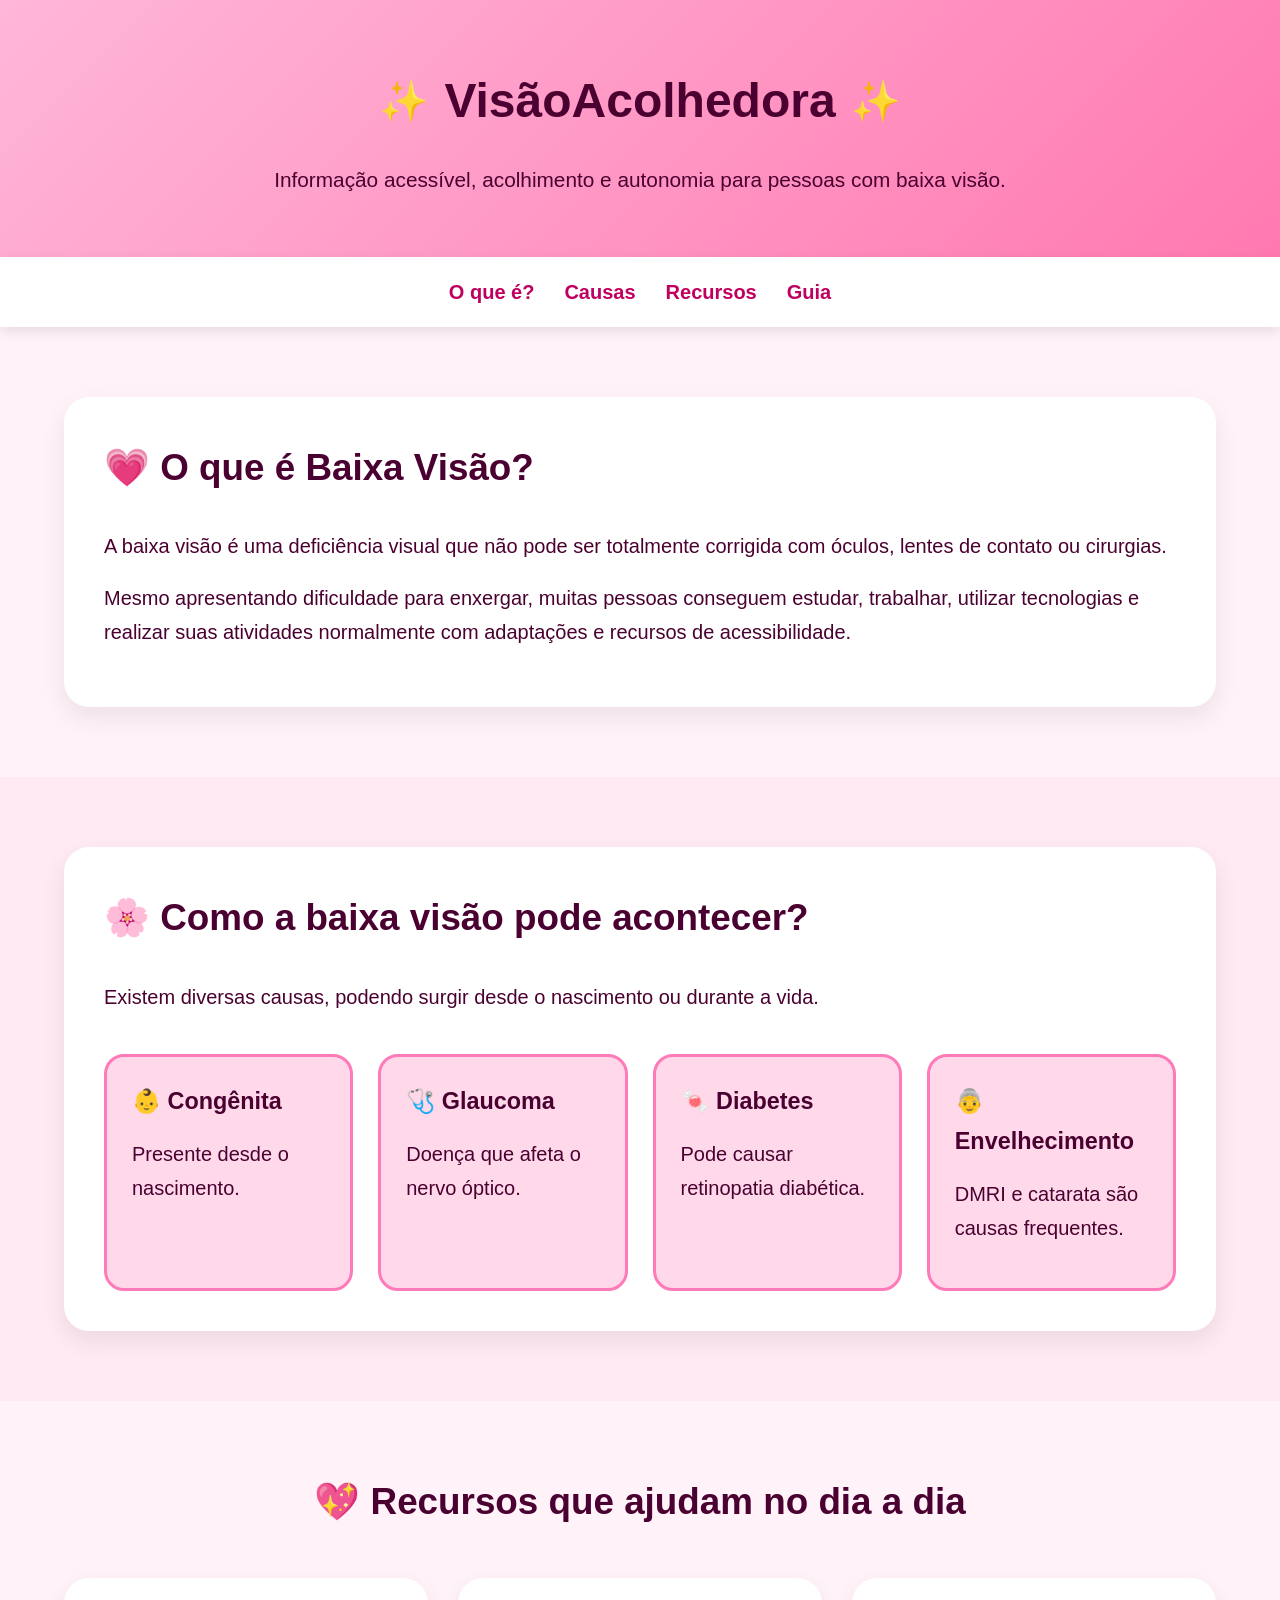
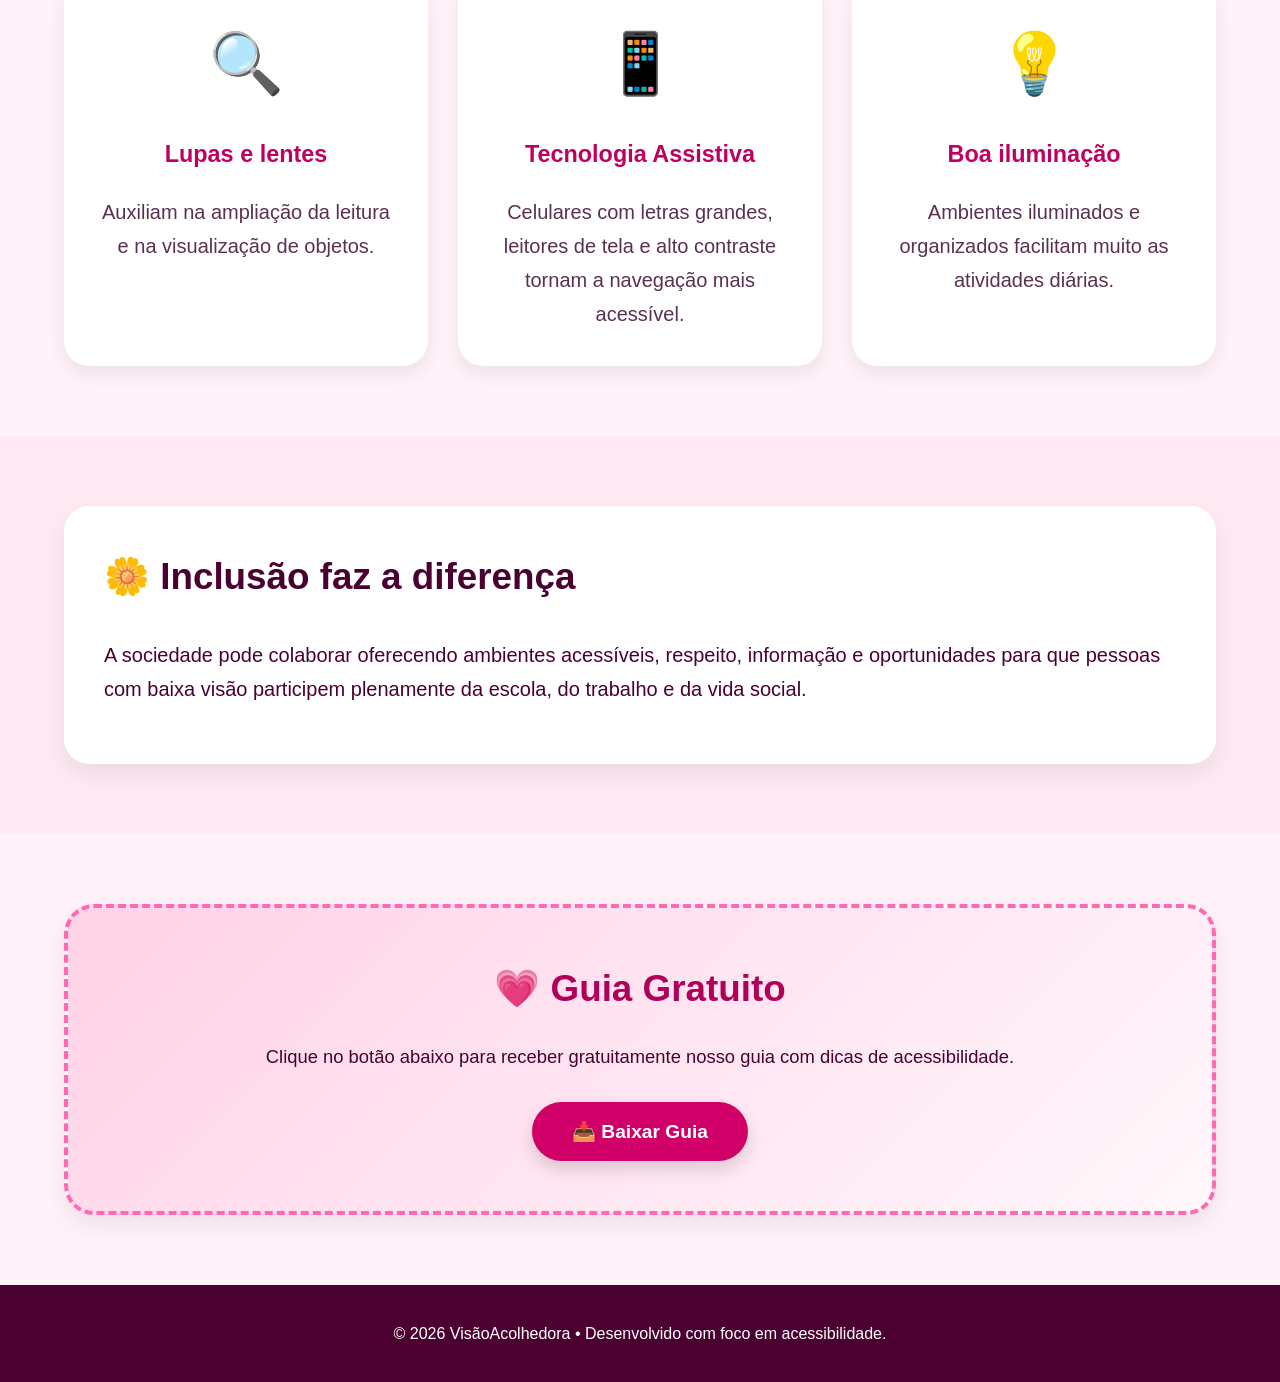
==== index.html @ 57ffe4ec "tsysfty" ====
<!DOCTYPE html>
<html lang="pt-BR">

<head>
    <meta charset="UTF-8">
    <meta name="viewport" content="width=device-width, initial-scale=1.0">

    <title>VisãoAcolhedora | Entendendo a Baixa Visão</title>

    <meta name="description"
        content="Conheça mais sobre a baixa visão, suas causas, recursos de acessibilidade e formas de melhorar a qualidade de vida.">

    <link rel="stylesheet" href="style.css">
</head>

<body>

    <!-- Link de acessibilidade -->
    <a href="#conteudo" class="skip-link">
        Pular para o conteúdo principal
    </a>

    <!-- Cabeçalho -->
    <header class="header">

        <div class="container">

            <div class="logo">

                <span>✨</span>

                <h1>VisãoAcolhedora</h1>

                <span>✨</span>

            </div>

            <p class="slogan">

                Informação acessível, acolhimento e autonomia para pessoas com baixa visão.

            </p>

        </div>

    </header>

    <!-- Menu -->

    <nav class="menu" aria-label="Menu principal">

        <div class="container">

            <ul>

                <li><a href="#sobre">O que é?</a></li>

                <li><a href="#causas">Causas</a></li>

                <li><a href="#recursos">Recursos</a></li>

                <li><a href="#contato">Guia</a></li>

            </ul>

        </div>

    </nav>

    <!-- Conteúdo -->

    <main id="conteudo">

        <!-- SOBRE -->

        <section id="sobre" class="section">

            <div class="container">

                <div class="card">

                    <h2>💗 O que é Baixa Visão?</h2>

                    <p>

                        A baixa visão é uma deficiência visual que não pode ser totalmente corrigida
                        com óculos, lentes de contato ou cirurgias.

                    </p>

                    <p>

                        Mesmo apresentando dificuldade para enxergar, muitas pessoas conseguem
                        estudar, trabalhar, utilizar tecnologias e realizar suas atividades
                        normalmente com adaptações e recursos de acessibilidade.

                    </p>

                </div>

            </div>

        </section>

        <!-- CAUSAS -->

        <section id="causas" class="section rosa">

            <div class="container">

                <div class="card">

                    <h2>🌸 Como a baixa visão pode acontecer?</h2>

                    <p>

                        Existem diversas causas, podendo surgir desde o nascimento
                        ou durante a vida.

                    </p>

                    <div class="causas-grid">

                        <div class="causa">

                            <h3>👶 Congênita</h3>

                            <p>Presente desde o nascimento.</p>

                        </div>

                        <div class="causa">

                            <h3>🩺 Glaucoma</h3>

                            <p>Doença que afeta o nervo óptico.</p>

                        </div>

                        <div class="causa">

                            <h3>🍬 Diabetes</h3>

                            <p>Pode causar retinopatia diabética.</p>

                        </div>

                        <div class="causa">

                            <h3>👵 Envelhecimento</h3>

                            <p>DMRI e catarata são causas frequentes.</p>

                        </div>

                    </div>

                </div>

            </div>

        </section>

        <!-- RECURSOS -->

        <section id="recursos" class="section">

            <div class="container">

                <h2 class="titulo-centro">

                    💖 Recursos que ajudam no dia a dia

                </h2>

                <div class="cards">

                    <article class="recurso">

                        <div class="icone">

                            🔍

                        </div>

                        <h3>Lupas e lentes</h3>

                        <p>

                            Auxiliam na ampliação da leitura e na visualização
                            de objetos.

                        </p>

                    </article>

                    <article class="recurso">

                        <div class="icone">

                            📱

                        </div>

                        <h3>Tecnologia Assistiva</h3>

                        <p>

                            Celulares com letras grandes,
                            leitores de tela e alto contraste
                            tornam a navegação mais acessível.

                        </p>

                    </article>

                    <article class="recurso">

                        <div class="icone">

                            💡

                        </div>

                        <h3>Boa iluminação</h3>

                        <p>

                            Ambientes iluminados e organizados
                            facilitam muito as atividades diárias.

                        </p>

                    </article>

                </div>

            </div>

        </section>

        <!-- BENEFÍCIOS -->

        <section class="section rosa">

            <div class="container">

                <div class="card">

                    <h2>🌼 Inclusão faz a diferença</h2>

                    <p>

                        A sociedade pode colaborar oferecendo ambientes acessíveis,
                        respeito, informação e oportunidades para que pessoas com baixa visão
                        participem plenamente da escola, do trabalho e da vida social.

                    </p>

                </div>

            </div>

        </section>

        <!-- CTA -->

        <section id="contato" class="section">

            <div class="container">

                <div class="cta">

                    <h2>

                        💗 Guia Gratuito

                    </h2>

                    <p>

                        Clique no botão abaixo para receber gratuitamente
                        nosso guia com dicas de acessibilidade.

                    </p>

                    <button id="btn-download">

                        📥 Baixar Guia

                    </button>

                </div>

            </div>

        </section>

    </main>

    <!-- Rodapé -->

    <footer>

        <div class="container">

            <p>

                © 2026 VisãoAcolhedora • Desenvolvido com foco em acessibilidade.

            </p>

        </div>

    </footer>

    <script src="script.js"></script>

</body>

</html>
---- style.css ----
/* ===================================================
   VISÃO ACOLHEDORA
   style.css - Parte 1
=================================================== */

/* RESET */

*{
    margin:0;
    padding:0;
    box-sizing:border-box;
}

html{
    scroll-behavior:smooth;
}

body{

    font-family:Arial, Helvetica, sans-serif;

    background:#FFF2F8;

    color:#4A0030;

    line-height:1.7;

    font-size:20px;

}

/* CONTAINER */

.container{

    width:90%;

    max-width:1200px;

    margin:auto;

}

/* ACESSIBILIDADE */

.skip-link{

    position:absolute;

    left:-9999px;

    top:20px;

    background:#d6006b;

    color:#fff;

    padding:15px 25px;

    border-radius:10px;

    z-index:999;

    text-decoration:none;

}

.skip-link:focus{

    left:20px;

}

/* HEADER */

.header{

    background:linear-gradient(135deg,#ffb6d9,#ff79b0);

    padding:60px 20px;

    text-align:center;

    color:#4A0030;

}

.logo{

    display:flex;

    justify-content:center;

    align-items:center;

    gap:15px;

}

.logo h1{

    font-size:3rem;

    font-weight:900;

}

.logo span{

    font-size:2.5rem;

}

.slogan{

    margin-top:20px;

    font-size:1.3rem;

    max-width:800px;

    margin-inline:auto;

}

/* MENU */

.menu{

    background:#ffffff;

    box-shadow:0 4px 12px rgba(0,0,0,.1);

    position:sticky;

    top:0;

    z-index:100;

}

.menu ul{

    display:flex;

    justify-content:center;

    gap:30px;

    list-style:none;

    padding:18px;

}

.menu a{

    text-decoration:none;

    color:#c00060;

    font-weight:bold;

    transition:.3s;

}

.menu a:hover{

    color:#ff1493;

}

/* SEÇÕES */

.section{

    padding:70px 0;

}

.rosa{

    background:#FFEAF4;

}

/* TÍTULOS */

h2{

    font-size:2.3rem;

    margin-bottom:30px;

}

h3{

    margin-bottom:15px;

}

.titulo-centro{

    text-align:center;

}

/* CARD PRINCIPAL */

.card{

    background:#fff;

    padding:40px;

    border-radius:25px;

    box-shadow:0 10px 25px rgba(0,0,0,.08);

}

.card p{

    margin-bottom:18px;

}

/* GRID DAS CAUSAS */

.causas-grid{

    margin-top:40px;

    display:grid;

    grid-template-columns:repeat(auto-fit,minmax(220px,1fr));

    gap:25px;

}

.causa{

    background:#ffd8ea;

    padding:25px;

    border-radius:20px;

    border:3px solid #ff7ab8;

    transition:.3s;

}

.causa:hover{

    transform:translateY(-8px);

}

/* CARDS DOS RECURSOS */

.cards{

    display:grid;

    grid-template-columns:repeat(auto-fit,minmax(280px,1fr));

    gap:30px;

    margin-top:45px;

}

.recurso{

    background:#ffffff;

    border-radius:25px;

    padding:35px;

    text-align:center;

    box-shadow:0 8px 20px rgba(0,0,0,.08);

    transition:.3s;

}

.recurso:hover{

    transform:translateY(-10px);

}

.icone{

    font-size:60px;

    margin-bottom:20px;

}

.recurso h3{

    color:#c00060;

    margin-bottom:20px;

}

.recurso p{

    color:#5b3050;

}
/* ===================================================
   VISÃO ACOLHEDORA
   style.css - Parte 2
=================================================== */

/* ===========================
   CALL TO ACTION (CTA)
=========================== */

.cta{
    background:linear-gradient(135deg,#ffd3e7,#fff7fb);
    border:4px dashed #ff69b4;
    border-radius:30px;
    padding:50px 30px;
    text-align:center;
    box-shadow:0 10px 25px rgba(0,0,0,.08);
}

.cta h2{
    margin-bottom:20px;
    color:#b0005a;
}

.cta p{
    font-size:1.15rem;
    margin-bottom:30px;
}

/* ===========================
   BOTÃO
=========================== */

#btn-download{

    background:#d10068;
    color:white;

    border:none;

    padding:18px 40px;

    font-size:1.2rem;

    font-weight:bold;

    border-radius:50px;

    cursor:pointer;

    transition:.3s;

    box-shadow:0 8px 18px rgba(0,0,0,.15);

}

#btn-download:hover{

    background:#ad0056;

    transform:translateY(-4px) scale(1.03);

}

#btn-download:active{

    transform:scale(.97);

}

#btn-download:focus{

    outline:4px solid #4A0030;

    outline-offset:5px;

}

/* ===========================
   RODAPÉ
=========================== */

footer{

    background:#4A0030;

    color:white;

    text-align:center;

    padding:35px 20px;

}

footer p{

    font-size:1rem;

}

/* ===========================
   ANIMAÇÕES
=========================== */

@keyframes aparecer{

    from{

        opacity:0;

        transform:translateY(40px);

    }

    to{

        opacity:1;

        transform:translateY(0);

    }

}

.card,
.recurso,
.causa,
.cta{

    animation:aparecer .8s ease;

}

/* ===========================
   HOVER GERAL
=========================== */

.card:hover{

    transform:translateY(-6px);

    transition:.3s;

}

.card,
.recurso,
.causa,
.cta{

    transition:.3s;

}

/* ===========================
   LINKS
=========================== */

a{

    color:#c00060;

}

a:hover{

    color:#ff1493;

}

/* ===========================
   SCROLLBAR
=========================== */

::-webkit-scrollbar{

    width:12px;

}

::-webkit-scrollbar-track{

    background:#ffeaf4;

}

::-webkit-scrollbar-thumb{

    background:#ff70b3;

    border-radius:20px;

}

::-webkit-scrollbar-thumb:hover{

    background:#d10068;

}

/* ===========================
   SELEÇÃO DE TEXTO
=========================== */

::selection{

    background:#ff69b4;

    color:white;

}

/* ===========================
   RESPONSIVO - TABLETS
=========================== */

@media(max-width:900px){

.logo h1{

    font-size:2.2rem;

}

.menu ul{

    gap:15px;

}

.cards{

    grid-template-columns:1fr;

}

.causas-grid{

    grid-template-columns:1fr 1fr;

}

}

/* ===========================
   RESPONSIVO - CELULARES
=========================== */

@media(max-width:600px){

body{

    font-size:18px;

}

.header{

    padding:40px 20px;

}

.logo{

    flex-direction:column;

}

.logo h1{

    font-size:2rem;

}

.logo span{

    font-size:2rem;

}

.slogan{

    font-size:1rem;

}

.menu ul{

    flex-direction:column;

    align-items:center;

    gap:12px;

}

.section{

    padding:50px 0;

}

.card{

    padding:25px;

}

.causas-grid{

    grid-template-columns:1fr;

}

.cards{

    grid-template-columns:1fr;

}

#btn-download{

    width:100%;

    font-size:1.1rem;

}

.cta{

    padding:35px 20px;

}

}

/* ===========================
   TELAS GRANDES
=========================== */

@media(min-width:1400px){

.container{

    max-width:1300px;

}

.logo h1{

    font-size:3.5rem;

}

body{

    font-size:22px;

}

}
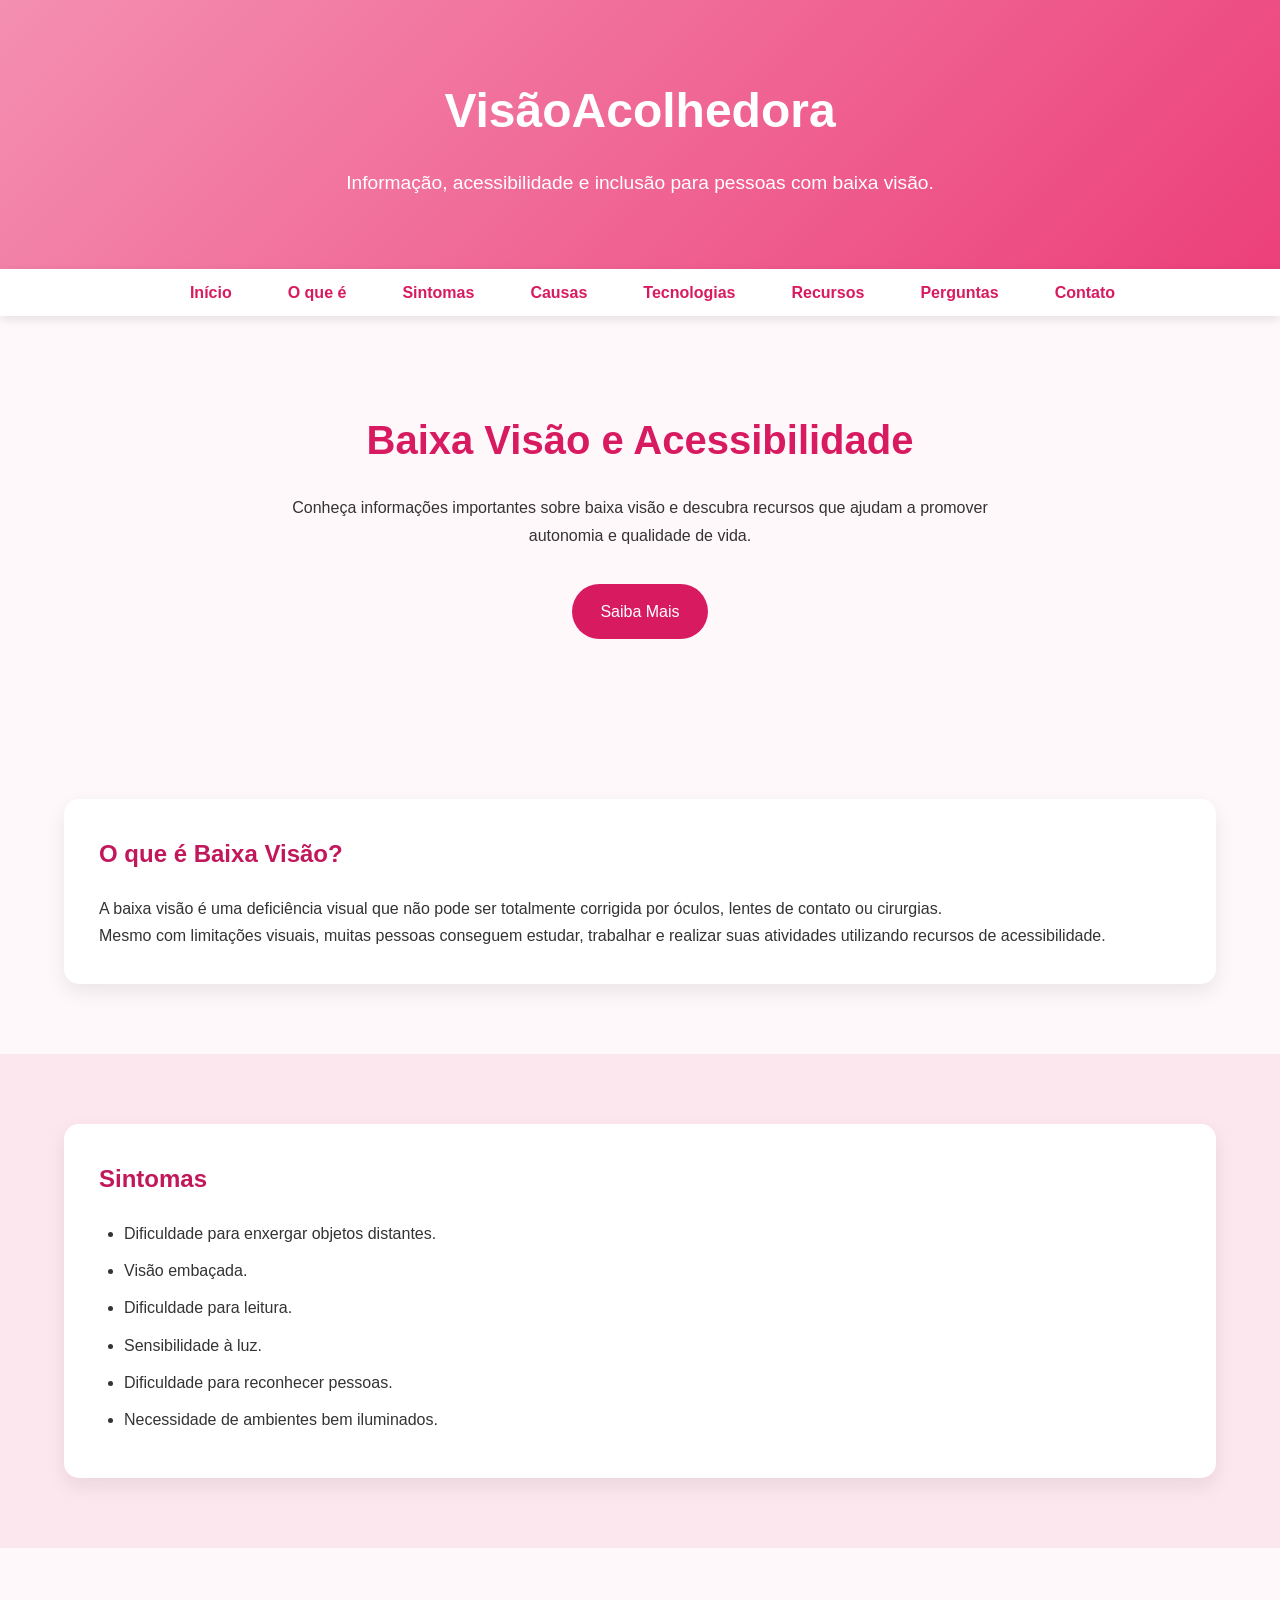
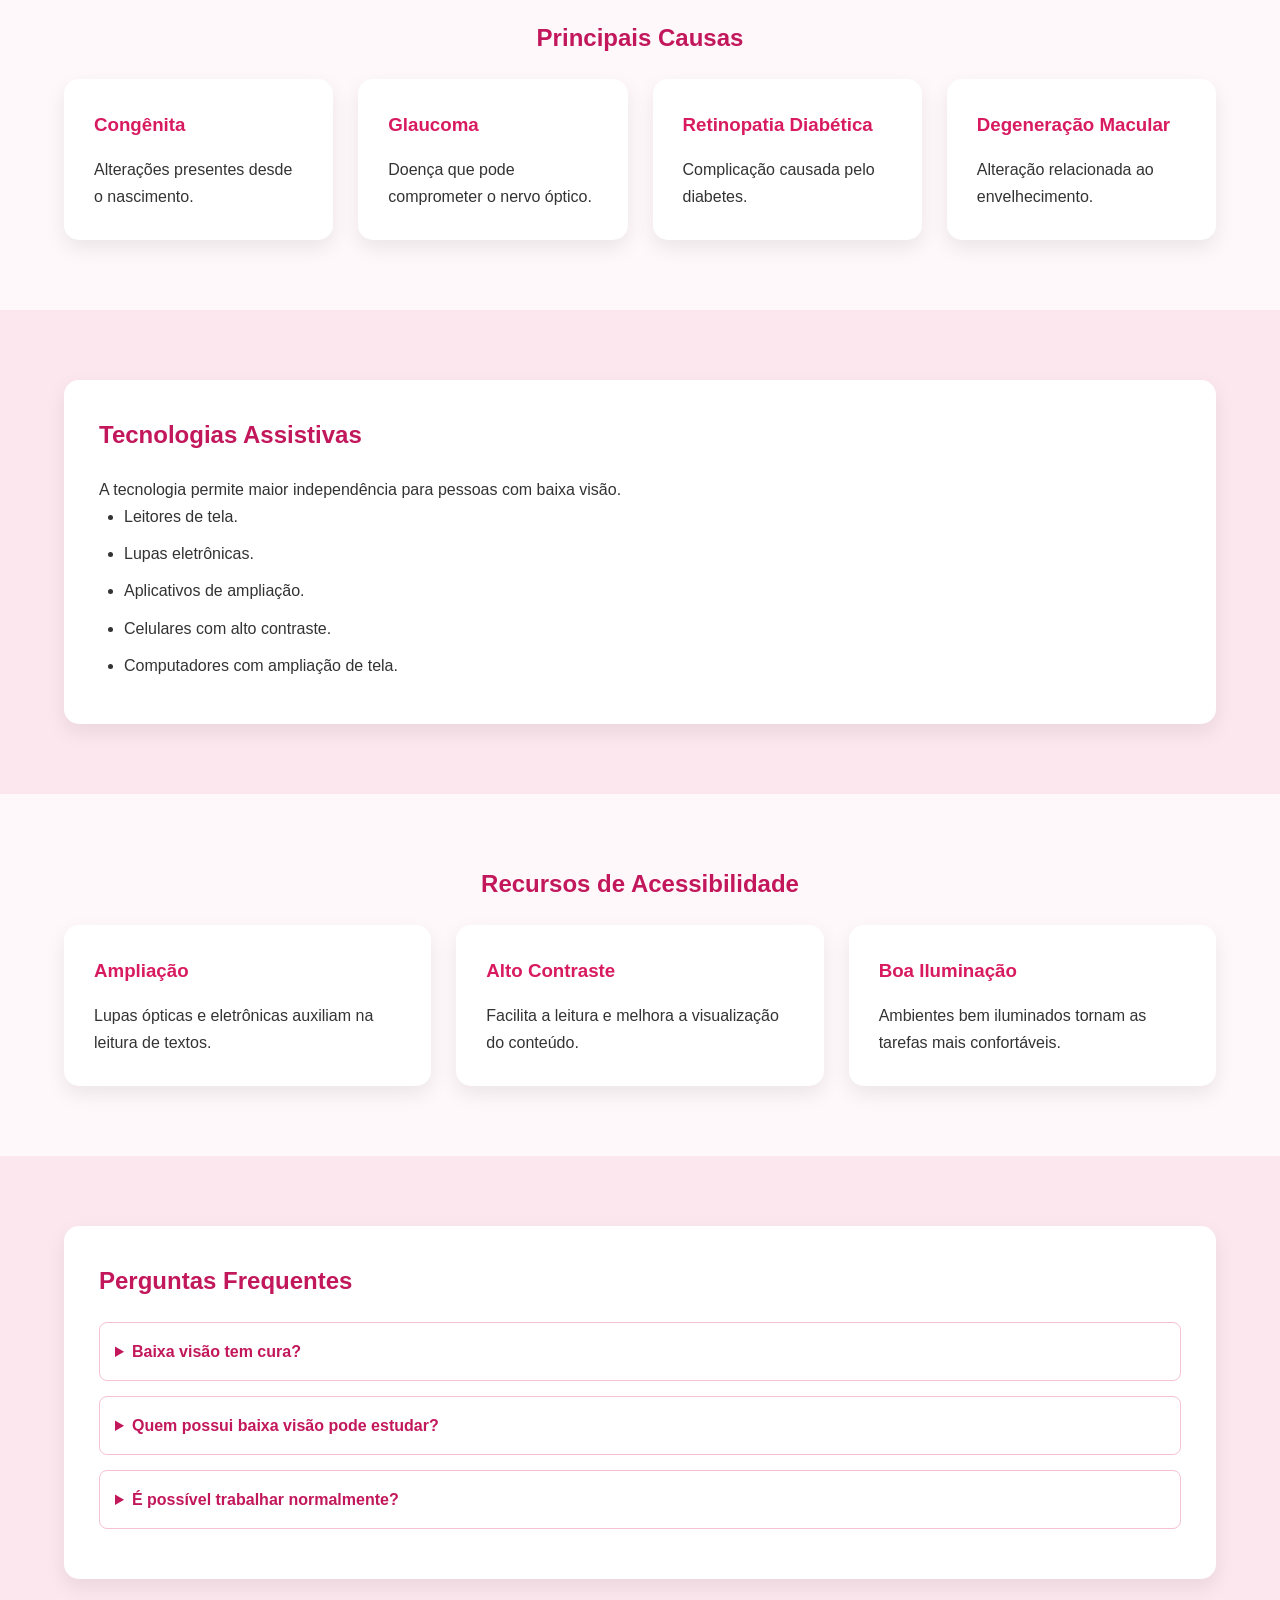
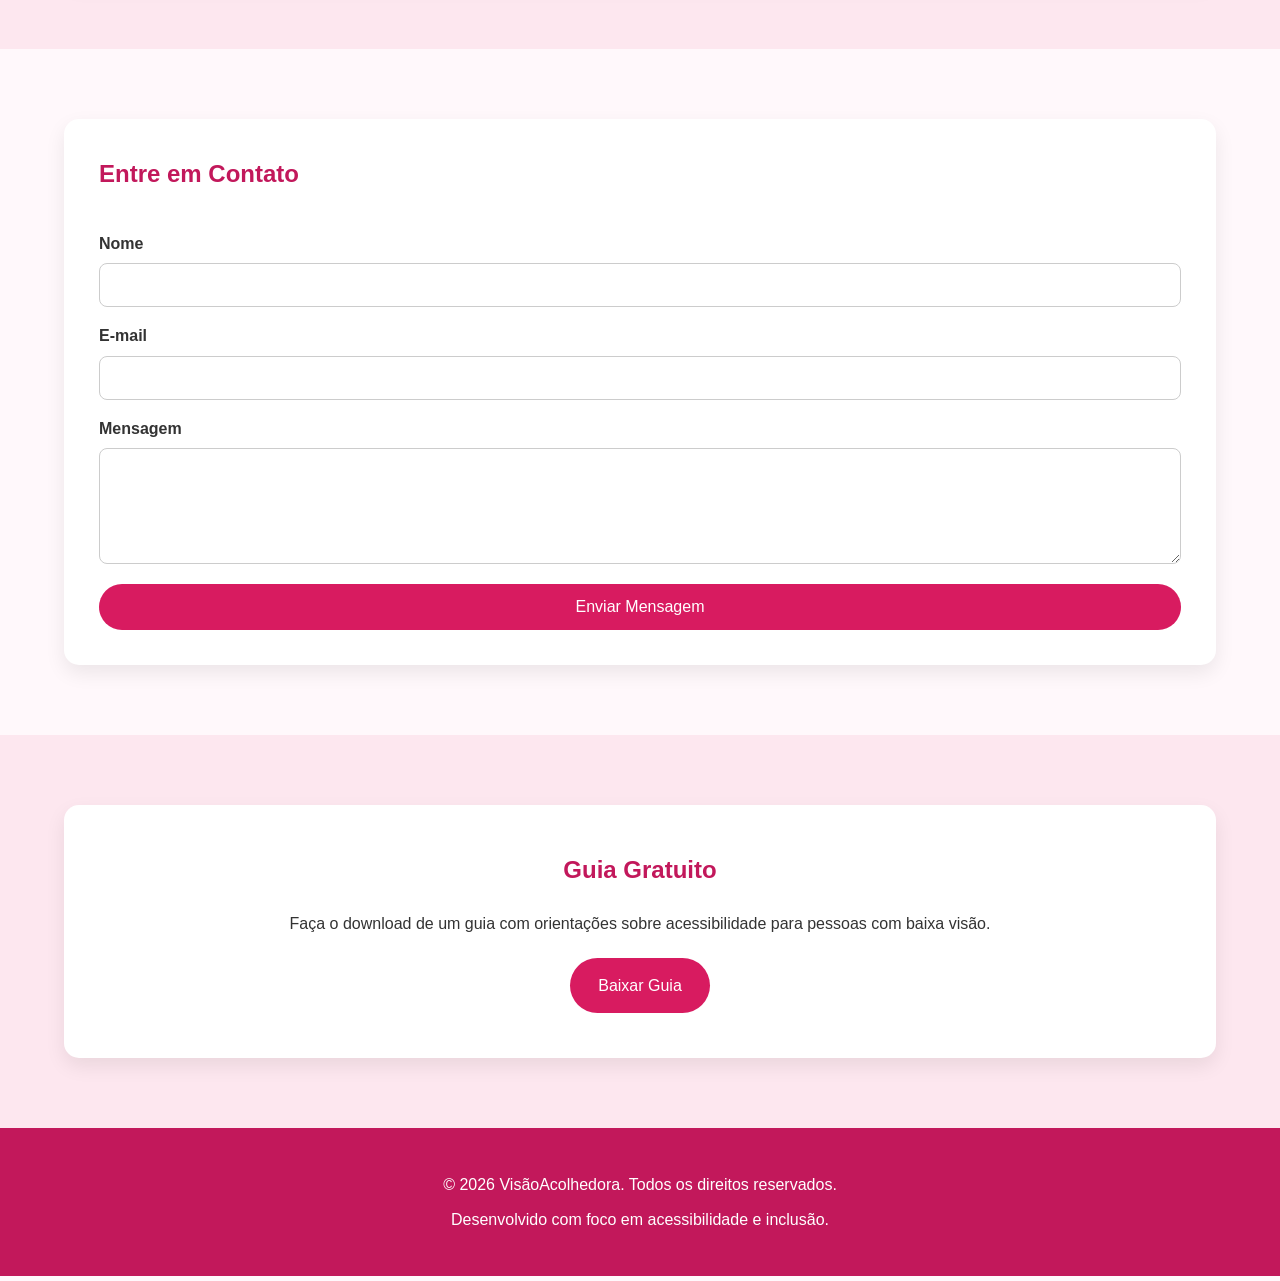
==== commit 0a83fbd3: "dbjhbf" ====
--- a/index.html
+++ b/index.html
@@ -2,43 +2,37 @@
 <html lang="pt-BR">
 
 <head>
+
     <meta charset="UTF-8">
     <meta name="viewport" content="width=device-width, initial-scale=1.0">
 
-    <title>VisãoAcolhedora | Entendendo a Baixa Visão</title>
+    <title>VisãoAcolhedora | Baixa Visão e Acessibilidade</title>
 
     <meta name="description"
-        content="Conheça mais sobre a baixa visão, suas causas, recursos de acessibilidade e formas de melhorar a qualidade de vida.">
+        content="Informações sobre baixa visão, acessibilidade, tecnologias assistivas e inclusão para melhorar a qualidade de vida.">
 
     <link rel="stylesheet" href="style.css">
+
 </head>
 
 <body>
 
     <!-- Link de acessibilidade -->
+
     <a href="#conteudo" class="skip-link">
         Pular para o conteúdo principal
     </a>
 
     <!-- Cabeçalho -->
+
     <header class="header">
 
         <div class="container">
 
-            <div class="logo">
-
-                <span>✨</span>
-
-                <h1>VisãoAcolhedora</h1>
-
-                <span>✨</span>
-
-            </div>
-
-            <p class="slogan">
-
-                Informação acessível, acolhimento e autonomia para pessoas com baixa visão.
-
+            <h1>VisãoAcolhedora</h1>
+
+            <p>
+                Informação, acessibilidade e inclusão para pessoas com baixa visão.
             </p>
 
         </div>
@@ -53,13 +47,21 @@
 
             <ul>
 
-                <li><a href="#sobre">O que é?</a></li>
+                <li><a href="#inicio">Início</a></li>
+
+                <li><a href="#sobre">O que é</a></li>
+
+                <li><a href="#sintomas">Sintomas</a></li>
 
                 <li><a href="#causas">Causas</a></li>
 
+                <li><a href="#tecnologia">Tecnologias</a></li>
+
                 <li><a href="#recursos">Recursos</a></li>
 
-                <li><a href="#contato">Guia</a></li>
+                <li><a href="#faq">Perguntas</a></li>
+
+                <li><a href="#contato">Contato</a></li>
 
             </ul>
 
@@ -67,11 +69,32 @@
 
     </nav>
 
-    <!-- Conteúdo -->
-
     <main id="conteudo">
 
-        <!-- SOBRE -->
+        <!-- Banner -->
+
+        <section id="inicio" class="banner">
+
+            <div class="container">
+
+                <h2>Baixa Visão e Acessibilidade</h2>
+
+                <p>
+
+                    Conheça informações importantes sobre baixa visão e descubra recursos
+                    que ajudam a promover autonomia e qualidade de vida.
+
+                </p>
+
+                <a href="#sobre" class="botao">
+                    Saiba Mais
+                </a>
+
+            </div>
+
+        </section>
+
+        <!-- O que é -->
 
         <section id="sobre" class="section">
 
@@ -79,20 +102,20 @@
 
                 <div class="card">
 
-                    <h2>💗 O que é Baixa Visão?</h2>
+                    <h2>O que é Baixa Visão?</h2>
 
                     <p>
 
-                        A baixa visão é uma deficiência visual que não pode ser totalmente corrigida
-                        com óculos, lentes de contato ou cirurgias.
+                        A baixa visão é uma deficiência visual que não pode ser totalmente
+                        corrigida por óculos, lentes de contato ou cirurgias.
 
                     </p>
 
                     <p>
 
-                        Mesmo apresentando dificuldade para enxergar, muitas pessoas conseguem
-                        estudar, trabalhar, utilizar tecnologias e realizar suas atividades
-                        normalmente com adaptações e recursos de acessibilidade.
+                        Mesmo com limitações visuais, muitas pessoas conseguem estudar,
+                        trabalhar e realizar suas atividades utilizando recursos de
+                        acessibilidade.
 
                     </p>
 
@@ -102,66 +125,133 @@
 
         </section>
 
-        <!-- CAUSAS -->
-
-        <section id="causas" class="section rosa">
+        <!-- Sintomas -->
+
+        <section id="sintomas" class="section rosa">
 
             <div class="container">
 
                 <div class="card">
 
-                    <h2>🌸 Como a baixa visão pode acontecer?</h2>
+                    <h2>Sintomas</h2>
+
+                    <ul>
+
+                        <li>Dificuldade para enxergar objetos distantes.</li>
+
+                        <li>Visão embaçada.</li>
+
+                        <li>Dificuldade para leitura.</li>
+
+                        <li>Sensibilidade à luz.</li>
+
+                        <li>Dificuldade para reconhecer pessoas.</li>
+
+                        <li>Necessidade de ambientes bem iluminados.</li>
+
+                    </ul>
+
+                </div>
+
+            </div>
+
+        </section>
+
+        <!-- Causas -->
+
+        <section id="causas" class="section">
+
+            <div class="container">
+
+                <h2 class="titulo-centro">
+                    Principais Causas
+                </h2>
+
+                <div class="cards">
+
+                    <article class="recurso">
+
+                        <h3>Congênita</h3>
+
+                        <p>
+                            Alterações presentes desde o nascimento.
+                        </p>
+
+                    </article>
+
+                    <article class="recurso">
+
+                        <h3>Glaucoma</h3>
+
+                        <p>
+                            Doença que pode comprometer o nervo óptico.
+                        </p>
+
+                    </article>
+
+                    <article class="recurso">
+
+                        <h3>Retinopatia Diabética</h3>
+
+                        <p>
+                            Complicação causada pelo diabetes.
+                        </p>
+
+                    </article>
+
+                    <article class="recurso">
+
+                        <h3>Degeneração Macular</h3>
+
+                        <p>
+                            Alteração relacionada ao envelhecimento.
+                        </p>
+
+                    </article>
+
+                </div>
+
+            </div>
+
+        </section>
+
+        <!-- Tecnologias -->
+
+        <section id="tecnologia" class="section rosa">
+
+            <div class="container">
+
+                <div class="card">
+
+                    <h2>Tecnologias Assistivas</h2>
 
                     <p>
 
-                        Existem diversas causas, podendo surgir desde o nascimento
-                        ou durante a vida.
+                        A tecnologia permite maior independência para pessoas com baixa visão.
 
                     </p>
 
-                    <div class="causas-grid">
-
-                        <div class="causa">
-
-                            <h3>👶 Congênita</h3>
-
-                            <p>Presente desde o nascimento.</p>
-
-                        </div>
-
-                        <div class="causa">
-
-                            <h3>🩺 Glaucoma</h3>
-
-                            <p>Doença que afeta o nervo óptico.</p>
-
-                        </div>
-
-                        <div class="causa">
-
-                            <h3>🍬 Diabetes</h3>
-
-                            <p>Pode causar retinopatia diabética.</p>
-
-                        </div>
-
-                        <div class="causa">
-
-                            <h3>👵 Envelhecimento</h3>
-
-                            <p>DMRI e catarata são causas frequentes.</p>
-
-                        </div>
-
-                    </div>
-
-                </div>
-
-            </div>
-
-        </section>
-
-        <!-- RECURSOS -->
+                    <ul>
+
+                        <li>Leitores de tela.</li>
+
+                        <li>Lupas eletrônicas.</li>
+
+                        <li>Aplicativos de ampliação.</li>
+
+                        <li>Celulares com alto contraste.</li>
+
+                        <li>Computadores com ampliação de tela.</li>
+
+                    </ul>
+
+                </div>
+
+            </div>
+
+        </section>
+
+        <!-- Recursos -->
 
         <section id="recursos" class="section">
 
@@ -169,7 +259,7 @@
 
                 <h2 class="titulo-centro">
 
-                    💖 Recursos que ajudam no dia a dia
+                    Recursos de Acessibilidade
 
                 </h2>
 
@@ -177,118 +267,158 @@
 
                     <article class="recurso">
 
-                        <div class="icone">
-
-                            🔍
-
-                        </div>
-
-                        <h3>Lupas e lentes</h3>
-
-                        <p>
-
-                            Auxiliam na ampliação da leitura e na visualização
-                            de objetos.
-
-                        </p>
-
-                    </article>
-
-                    <article class="recurso">
-
-                        <div class="icone">
-
-                            📱
-
-                        </div>
-
-                        <h3>Tecnologia Assistiva</h3>
-
-                        <p>
-
-                            Celulares com letras grandes,
-                            leitores de tela e alto contraste
-                            tornam a navegação mais acessível.
-
-                        </p>
-
-                    </article>
-
-                    <article class="recurso">
-
-                        <div class="icone">
-
-                            💡
-
-                        </div>
-
-                        <h3>Boa iluminação</h3>
-
-                        <p>
-
-                            Ambientes iluminados e organizados
-                            facilitam muito as atividades diárias.
-
-                        </p>
-
-                    </article>
-
-                </div>
-
-            </div>
-
-        </section>
-
-        <!-- BENEFÍCIOS -->
+                        <h3>Ampliação</h3>
+
+                        <p>
+
+                            Lupas ópticas e eletrônicas auxiliam na leitura de textos.
+
+                        </p>
+
+                    </article>
+
+                    <article class="recurso">
+
+                        <h3>Alto Contraste</h3>
+
+                        <p>
+
+                            Facilita a leitura e melhora a visualização do conteúdo.
+
+                        </p>
+
+                    </article>
+
+                    <article class="recurso">
+
+                        <h3>Boa Iluminação</h3>
+
+                        <p>
+
+                            Ambientes bem iluminados tornam as tarefas mais confortáveis.
+
+                        </p>
+
+                    </article>
+
+                </div>
+
+            </div>
+
+        </section>
+
+        <!-- FAQ -->
+
+        <section id="faq" class="section rosa">
+
+            <div class="container">
+
+                <div class="card">
+
+                    <h2>Perguntas Frequentes</h2>
+
+                    <details>
+
+                        <summary>Baixa visão tem cura?</summary>
+
+                        <p>
+
+                            Depende da causa. Em muitos casos existem tratamentos e recursos
+                            que melhoram a qualidade de vida.
+
+                        </p>
+
+                    </details>
+
+                    <details>
+
+                        <summary>Quem possui baixa visão pode estudar?</summary>
+
+                        <p>
+
+                            Sim. Com adaptações e recursos de acessibilidade é possível
+                            acompanhar os estudos.
+
+                        </p>
+
+                    </details>
+
+                    <details>
+
+                        <summary>É possível trabalhar normalmente?</summary>
+
+                        <p>
+
+                            Sim. Muitas pessoas trabalham utilizando tecnologias assistivas.
+
+                        </p>
+
+                    </details>
+
+                </div>
+
+            </div>
+
+        </section>
+
+        <!-- Contato -->
+
+        <section id="contato" class="section">
+
+            <div class="container">
+
+                <div class="card">
+
+                    <h2>Entre em Contato</h2>
+
+                    <form>
+
+                        <label for="nome">Nome</label>
+
+                        <input type="text" id="nome" required>
+
+                        <label for="email">E-mail</label>
+
+                        <input type="email" id="email" required>
+
+                        <label for="mensagem">Mensagem</label>
+
+                        <textarea id="mensagem" rows="5" required></textarea>
+
+                        <button type="submit">
+                            Enviar Mensagem
+                        </button>
+
+                    </form>
+
+                </div>
+
+            </div>
+
+        </section>
+
+        <!-- Guia -->
 
         <section class="section rosa">
 
             <div class="container">
 
-                <div class="card">
-
-                    <h2>🌼 Inclusão faz a diferença</h2>
+                <div class="cta">
+
+                    <h2>Guia Gratuito</h2>
 
                     <p>
 
-                        A sociedade pode colaborar oferecendo ambientes acessíveis,
-                        respeito, informação e oportunidades para que pessoas com baixa visão
-                        participem plenamente da escola, do trabalho e da vida social.
+                        Faça o download de um guia com orientações sobre acessibilidade
+                        para pessoas com baixa visão.
 
                     </p>
 
-                </div>
-
-            </div>
-
-        </section>
-
-        <!-- CTA -->
-
-        <section id="contato" class="section">
-
-            <div class="container">
-
-                <div class="cta">
-
-                    <h2>
-
-                        💗 Guia Gratuito
-
-                    </h2>
-
-                    <p>
-
-                        Clique no botão abaixo para receber gratuitamente
-                        nosso guia com dicas de acessibilidade.
-
-                    </p>
-
-                    <button id="btn-download">
-
-                        📥 Baixar Guia
-
-                    </button>
+                    <a href="guia-baixa-visao.pdf" class="botao" download>
+
+                        Baixar Guia
+
+                    </a>
 
                 </div>
 
@@ -306,10 +436,16 @@
 
             <p>
 
-                © 2026 VisãoAcolhedora • Desenvolvido com foco em acessibilidade.
+                © 2026 VisãoAcolhedora. Todos os direitos reservados.
 
             </p>
 
+            <p>
+
+                Desenvolvido com foco em acessibilidade e inclusão.
+
+            </p>
+
         </div>
 
     </footer>
--- a/style.css
+++ b/style.css
@@ -1,9 +1,6 @@
-/* ===================================================
-   VISÃO ACOLHEDORA
-   style.css - Parte 1
-=================================================== */
-
-/* RESET */
+/* ===========================
+   RESET
+=========================== */
 
 *{
     margin:0;
@@ -19,17 +16,17 @@
 
     font-family:Arial, Helvetica, sans-serif;
 
-    background:#FFF2F8;
-
-    color:#4A0030;
+    background:#fff8fb;
+
+    color:#333;
 
     line-height:1.7;
 
-    font-size:20px;
-
-}
-
-/* CONTAINER */
+}
+
+/* ===========================
+   CONTAINER
+=========================== */
 
 .container{
 
@@ -41,640 +38,542 @@
 
 }
 
-/* ACESSIBILIDADE */
+/* ===========================
+   LINK DE ACESSIBILIDADE
+=========================== */
 
 .skip-link{
 
     position:absolute;
 
-    left:-9999px;
-
-    top:20px;
-
-    background:#d6006b;
+    left:-999px;
+
+    top:10px;
+
+    background:#ffffff;
+
+    color:#000;
+
+    padding:10px 18px;
+
+    border-radius:6px;
+
+    text-decoration:none;
+
+    z-index:999;
+
+}
+
+.skip-link:focus{
+
+    left:20px;
+
+}
+
+/* ===========================
+   CABEÇALHO
+=========================== */
+
+.header{
+
+    background:linear-gradient(135deg,#f48fb1,#ec407a);
+
+    color:white;
+
+    text-align:center;
+
+    padding:70px 20px;
+
+}
+
+.header h1{
+
+    font-size:3rem;
+
+    margin-bottom:15px;
+
+}
+
+.header p{
+
+    font-size:1.2rem;
+
+}
+
+/* ===========================
+   MENU
+=========================== */
+
+.menu{
+
+    background:white;
+
+    position:sticky;
+
+    top:0;
+
+    z-index:1000;
+
+    box-shadow:0 3px 10px rgba(0,0,0,.1);
+
+}
+
+.menu ul{
+
+    list-style:none;
+
+    display:flex;
+
+    justify-content:center;
+
+    flex-wrap:wrap;
+
+}
+
+.menu li{
+
+    margin:10px;
+
+}
+
+.menu a{
+
+    text-decoration:none;
+
+    color:#d81b60;
+
+    font-weight:bold;
+
+    padding:10px 18px;
+
+    border-radius:30px;
+
+    transition:.3s;
+
+}
+
+.menu a:hover{
+
+    background:#f8bbd0;
+
+}
+
+/* ===========================
+   BANNER
+=========================== */
+
+.banner{
+
+    padding:90px 20px;
+
+    text-align:center;
+
+}
+
+.banner h2{
+
+    font-size:2.5rem;
+
+    color:#d81b60;
+
+    margin-bottom:20px;
+
+}
+
+.banner p{
+
+    max-width:700px;
+
+    margin:auto;
+
+    margin-bottom:35px;
+
+}
+
+/* ===========================
+   BOTÕES
+=========================== */
+
+.botao,
+button{
+
+    display:inline-block;
+
+    background:#d81b60;
+
+    color:white;
+
+    padding:14px 28px;
+
+    border:none;
+
+    border-radius:30px;
+
+    cursor:pointer;
+
+    text-decoration:none;
+
+    font-size:1rem;
+
+    transition:.3s;
+
+}
+
+.botao:hover,
+button:hover{
+
+    background:#ad1457;
+
+    transform:translateY(-2px);
+
+}
+
+/* ===========================
+   SEÇÕES
+=========================== */
+
+.section{
+
+    padding:70px 0;
+
+}
+
+.rosa{
+
+    background:#fde7ef;
+
+}
+
+/* ===========================
+   TÍTULOS
+=========================== */
+
+.section h2{
+
+    color:#c2185b;
+
+    margin-bottom:20px;
+
+}
+
+.titulo-centro{
+
+    text-align:center;
+
+    margin-bottom:40px;
+
+}
+
+/* ===========================
+   CARD
+=========================== */
+
+.card{
+
+    background:white;
+
+    padding:35px;
+
+    border-radius:15px;
+
+    box-shadow:0 8px 20px rgba(0,0,0,.08);
+
+}
+
+/* ===========================
+   CARDS
+=========================== */
+
+.cards{
+
+    display:grid;
+
+    grid-template-columns:repeat(auto-fit,minmax(250px,1fr));
+
+    gap:25px;
+
+}
+
+.recurso{
+
+    background:white;
+
+    padding:30px;
+
+    border-radius:15px;
+
+    box-shadow:0 8px 20px rgba(0,0,0,.08);
+
+    transition:.3s;
+
+}
+
+.recurso:hover{
+
+    transform:translateY(-8px);
+
+}
+
+.recurso h3{
+
+    color:#d81b60;
+
+    margin-bottom:15px;
+
+}
+
+/* ===========================
+   LISTAS
+=========================== */
+
+ul{
+
+    padding-left:25px;
+
+}
+
+li{
+
+    margin-bottom:10px;
+
+}
+
+/* ===========================
+   FAQ
+=========================== */
+
+details{
+
+    margin-bottom:15px;
+
+    background:#fff;
+
+    padding:15px;
+
+    border-radius:8px;
+
+    border:1px solid #f5c2d3;
+
+}
+
+summary{
+
+    cursor:pointer;
+
+    font-weight:bold;
+
+    color:#c2185b;
+
+}
+
+/* ===========================
+   FORMULÁRIO
+=========================== */
+
+form{
+
+    display:flex;
+
+    flex-direction:column;
+
+}
+
+label{
+
+    margin-top:15px;
+
+    margin-bottom:6px;
+
+    font-weight:bold;
+
+}
+
+input,
+textarea{
+
+    padding:12px;
+
+    border:1px solid #ccc;
+
+    border-radius:8px;
+
+    font-size:16px;
+
+}
+
+textarea{
+
+    resize:vertical;
+
+}
+
+form button{
+
+    margin-top:20px;
+
+}
+
+/* ===========================
+   GUIA
+=========================== */
+
+.cta{
+
+    background:white;
+
+    padding:45px;
+
+    border-radius:15px;
+
+    text-align:center;
+
+    box-shadow:0 8px 20px rgba(0,0,0,.08);
+
+}
+
+.cta p{
+
+    margin:20px 0;
+
+}
+
+/* ===========================
+   RODAPÉ
+=========================== */
+
+footer{
+
+    background:#c2185b;
+
+    color:white;
+
+    text-align:center;
+
+    padding:35px 20px;
+
+}
+
+footer p{
+
+    margin:8px 0;
+
+}
+
+/* ===========================
+   RESPONSIVO
+=========================== */
+
+@media(max-width:768px){
+
+    .header h1{
+
+        font-size:2.2rem;
+
+    }
+
+    .banner h2{
+
+        font-size:2rem;
+
+    }
+
+    .menu ul{
+
+        flex-direction:column;
+
+        align-items:center;
+
+    }
+
+    .card{
+
+        padding:25px;
+
+    }
+
+}
+/* ===========================
+   ALTO CONTRASTE
+=========================== */
+
+.alto-contraste{
+
+    background:#000;
 
     color:#fff;
 
-    padding:15px 25px;
-
-    border-radius:10px;
+}
+
+
+.alto-contraste .card,
+.alto-contraste .recurso,
+.alto-contraste .cta{
+
+    background:#111;
+
+    color:#fff;
+
+}
+
+
+.alto-contraste h1,
+.alto-contraste h2,
+.alto-contraste h3{
+
+    color:#ffff00;
+
+}
+
+
+.alto-contraste a{
+
+    color:#00ffff;
+
+}
+
+
+/* ===========================
+   BOTÃO VOLTAR AO TOPO
+=========================== */
+
+
+.voltar-topo{
+
+    position:fixed;
+
+    right:25px;
+
+    bottom:25px;
+
+    display:none;
 
     z-index:999;
 
-    text-decoration:none;
-
-}
-
-.skip-link:focus{
-
-    left:20px;
-
-}
-
-/* HEADER */
-
-.header{
-
-    background:linear-gradient(135deg,#ffb6d9,#ff79b0);
-
-    padding:60px 20px;
-
-    text-align:center;
-
-    color:#4A0030;
-
-}
-
-.logo{
-
-    display:flex;
-
-    justify-content:center;
-
-    align-items:center;
-
-    gap:15px;
-
-}
-
-.logo h1{
-
-    font-size:3rem;
-
-    font-weight:900;
-
-}
-
-.logo span{
-
-    font-size:2.5rem;
-
-}
-
-.slogan{
-
-    margin-top:20px;
-
-    font-size:1.3rem;
-
-    max-width:800px;
-
-    margin-inline:auto;
-
-}
-
-/* MENU */
-
-.menu{
-
-    background:#ffffff;
-
-    box-shadow:0 4px 12px rgba(0,0,0,.1);
-
-    position:sticky;
-
-    top:0;
-
-    z-index:100;
-
-}
-
-.menu ul{
-
-    display:flex;
-
-    justify-content:center;
-
-    gap:30px;
-
-    list-style:none;
-
-    padding:18px;
-
-}
-
-.menu a{
-
-    text-decoration:none;
-
-    color:#c00060;
-
-    font-weight:bold;
-
-    transition:.3s;
-
-}
-
-.menu a:hover{
-
-    color:#ff1493;
-
-}
-
-/* SEÇÕES */
-
-.section{
-
-    padding:70px 0;
-
-}
-
-.rosa{
-
-    background:#FFEAF4;
-
-}
-
-/* TÍTULOS */
-
-h2{
-
-    font-size:2.3rem;
-
-    margin-bottom:30px;
-
-}
-
-h3{
-
-    margin-bottom:15px;
-
-}
-
-.titulo-centro{
-
-    text-align:center;
-
-}
-
-/* CARD PRINCIPAL */
-
-.card{
-
-    background:#fff;
-
-    padding:40px;
-
-    border-radius:25px;
-
-    box-shadow:0 10px 25px rgba(0,0,0,.08);
-
-}
-
-.card p{
-
-    margin-bottom:18px;
-
-}
-
-/* GRID DAS CAUSAS */
-
-.causas-grid{
-
-    margin-top:40px;
-
-    display:grid;
-
-    grid-template-columns:repeat(auto-fit,minmax(220px,1fr));
-
-    gap:25px;
-
-}
-
-.causa{
-
-    background:#ffd8ea;
-
-    padding:25px;
-
-    border-radius:20px;
-
-    border:3px solid #ff7ab8;
-
-    transition:.3s;
-
-}
-
-.causa:hover{
-
-    transform:translateY(-8px);
-
-}
-
-/* CARDS DOS RECURSOS */
-
-.cards{
-
-    display:grid;
-
-    grid-template-columns:repeat(auto-fit,minmax(280px,1fr));
-
-    gap:30px;
-
-    margin-top:45px;
-
-}
-
-.recurso{
-
-    background:#ffffff;
-
-    border-radius:25px;
-
-    padding:35px;
-
-    text-align:center;
-
-    box-shadow:0 8px 20px rgba(0,0,0,.08);
-
-    transition:.3s;
-
-}
-
-.recurso:hover{
-
-    transform:translateY(-10px);
-
-}
-
-.icone{
-
-    font-size:60px;
-
-    margin-bottom:20px;
-
-}
-
-.recurso h3{
-
-    color:#c00060;
-
-    margin-bottom:20px;
-
-}
-
-.recurso p{
-
-    color:#5b3050;
-
-}
-/* ===================================================
-   VISÃO ACOLHEDORA
-   style.css - Parte 2
-=================================================== */
-
-/* ===========================
-   CALL TO ACTION (CTA)
-=========================== */
-
-.cta{
-    background:linear-gradient(135deg,#ffd3e7,#fff7fb);
-    border:4px dashed #ff69b4;
-    border-radius:30px;
-    padding:50px 30px;
-    text-align:center;
-    box-shadow:0 10px 25px rgba(0,0,0,.08);
-}
-
-.cta h2{
-    margin-bottom:20px;
-    color:#b0005a;
-}
-
-.cta p{
-    font-size:1.15rem;
-    margin-bottom:30px;
-}
-
-/* ===========================
-   BOTÃO
-=========================== */
-
-#btn-download{
-
-    background:#d10068;
-    color:white;
-
-    border:none;
-
-    padding:18px 40px;
-
-    font-size:1.2rem;
-
-    font-weight:bold;
-
-    border-radius:50px;
-
-    cursor:pointer;
-
-    transition:.3s;
-
-    box-shadow:0 8px 18px rgba(0,0,0,.15);
-
-}
-
-#btn-download:hover{
-
-    background:#ad0056;
-
-    transform:translateY(-4px) scale(1.03);
-
-}
-
-#btn-download:active{
-
-    transform:scale(.97);
-
-}
-
-#btn-download:focus{
-
-    outline:4px solid #4A0030;
-
-    outline-offset:5px;
-
-}
-
-/* ===========================
-   RODAPÉ
-=========================== */
-
-footer{
-
-    background:#4A0030;
-
-    color:white;
-
-    text-align:center;
-
-    padding:35px 20px;
-
-}
-
-footer p{
-
-    font-size:1rem;
-
-}
-
-/* ===========================
-   ANIMAÇÕES
-=========================== */
-
-@keyframes aparecer{
-
-    from{
-
-        opacity:0;
-
-        transform:translateY(40px);
-
-    }
-
-    to{
-
-        opacity:1;
-
-        transform:translateY(0);
-
-    }
-
-}
+}
+
+
+/* ===========================
+   ANIMAÇÃO
+=========================== */
+
 
 .card,
 .recurso,
-.causa,
 .cta{
 
-    animation:aparecer .8s ease;
-
-}
-
-/* ===========================
-   HOVER GERAL
-=========================== */
-
-.card:hover{
-
-    transform:translateY(-6px);
-
-    transition:.3s;
-
-}
-
-.card,
-.recurso,
-.causa,
-.cta{
-
-    transition:.3s;
-
-}
-
-/* ===========================
-   LINKS
-=========================== */
-
-a{
-
-    color:#c00060;
-
-}
-
-a:hover{
-
-    color:#ff1493;
-
-}
-
-/* ===========================
-   SCROLLBAR
-=========================== */
-
-::-webkit-scrollbar{
-
-    width:12px;
-
-}
-
-::-webkit-scrollbar-track{
-
-    background:#ffeaf4;
-
-}
-
-::-webkit-scrollbar-thumb{
-
-    background:#ff70b3;
-
-    border-radius:20px;
-
-}
-
-::-webkit-scrollbar-thumb:hover{
-
-    background:#d10068;
-
-}
-
-/* ===========================
-   SELEÇÃO DE TEXTO
-=========================== */
-
-::selection{
-
-    background:#ff69b4;
-
-    color:white;
-
-}
-
-/* ===========================
-   RESPONSIVO - TABLETS
-=========================== */
-
-@media(max-width:900px){
-
-.logo h1{
-
-    font-size:2.2rem;
-
-}
-
-.menu ul{
-
-    gap:15px;
-
-}
-
-.cards{
-
-    grid-template-columns:1fr;
-
-}
-
-.causas-grid{
-
-    grid-template-columns:1fr 1fr;
-
-}
-
-}
-
-/* ===========================
-   RESPONSIVO - CELULARES
-=========================== */
-
-@media(max-width:600px){
-
-body{
-
-    font-size:18px;
-
-}
-
-.header{
-
-    padding:40px 20px;
-
-}
-
-.logo{
-
-    flex-direction:column;
-
-}
-
-.logo h1{
-
-    font-size:2rem;
-
-}
-
-.logo span{
-
-    font-size:2rem;
-
-}
-
-.slogan{
-
-    font-size:1rem;
-
-}
-
-.menu ul{
-
-    flex-direction:column;
-
-    align-items:center;
-
-    gap:12px;
-
-}
-
-.section{
-
-    padding:50px 0;
-
-}
-
-.card{
-
-    padding:25px;
-
-}
-
-.causas-grid{
-
-    grid-template-columns:1fr;
-
-}
-
-.cards{
-
-    grid-template-columns:1fr;
-
-}
-
-#btn-download{
-
-    width:100%;
-
-    font-size:1.1rem;
-
-}
-
-.cta{
-
-    padding:35px 20px;
-
-}
-
-}
-
-/* ===========================
-   TELAS GRANDES
-=========================== */
-
-@media(min-width:1400px){
-
-.container{
-
-    max-width:1300px;
-
-}
-
-.logo h1{
-
-    font-size:3.5rem;
-
-}
-
-body{
-
-    font-size:22px;
-
-}
+    opacity:0;
+
+    transform:translateY(30px);
+
+    transition:.6s;
+
+}
+
+
+.mostrar{
+
+    opacity:1;
+
+    transform:translateY(0);
 
 }
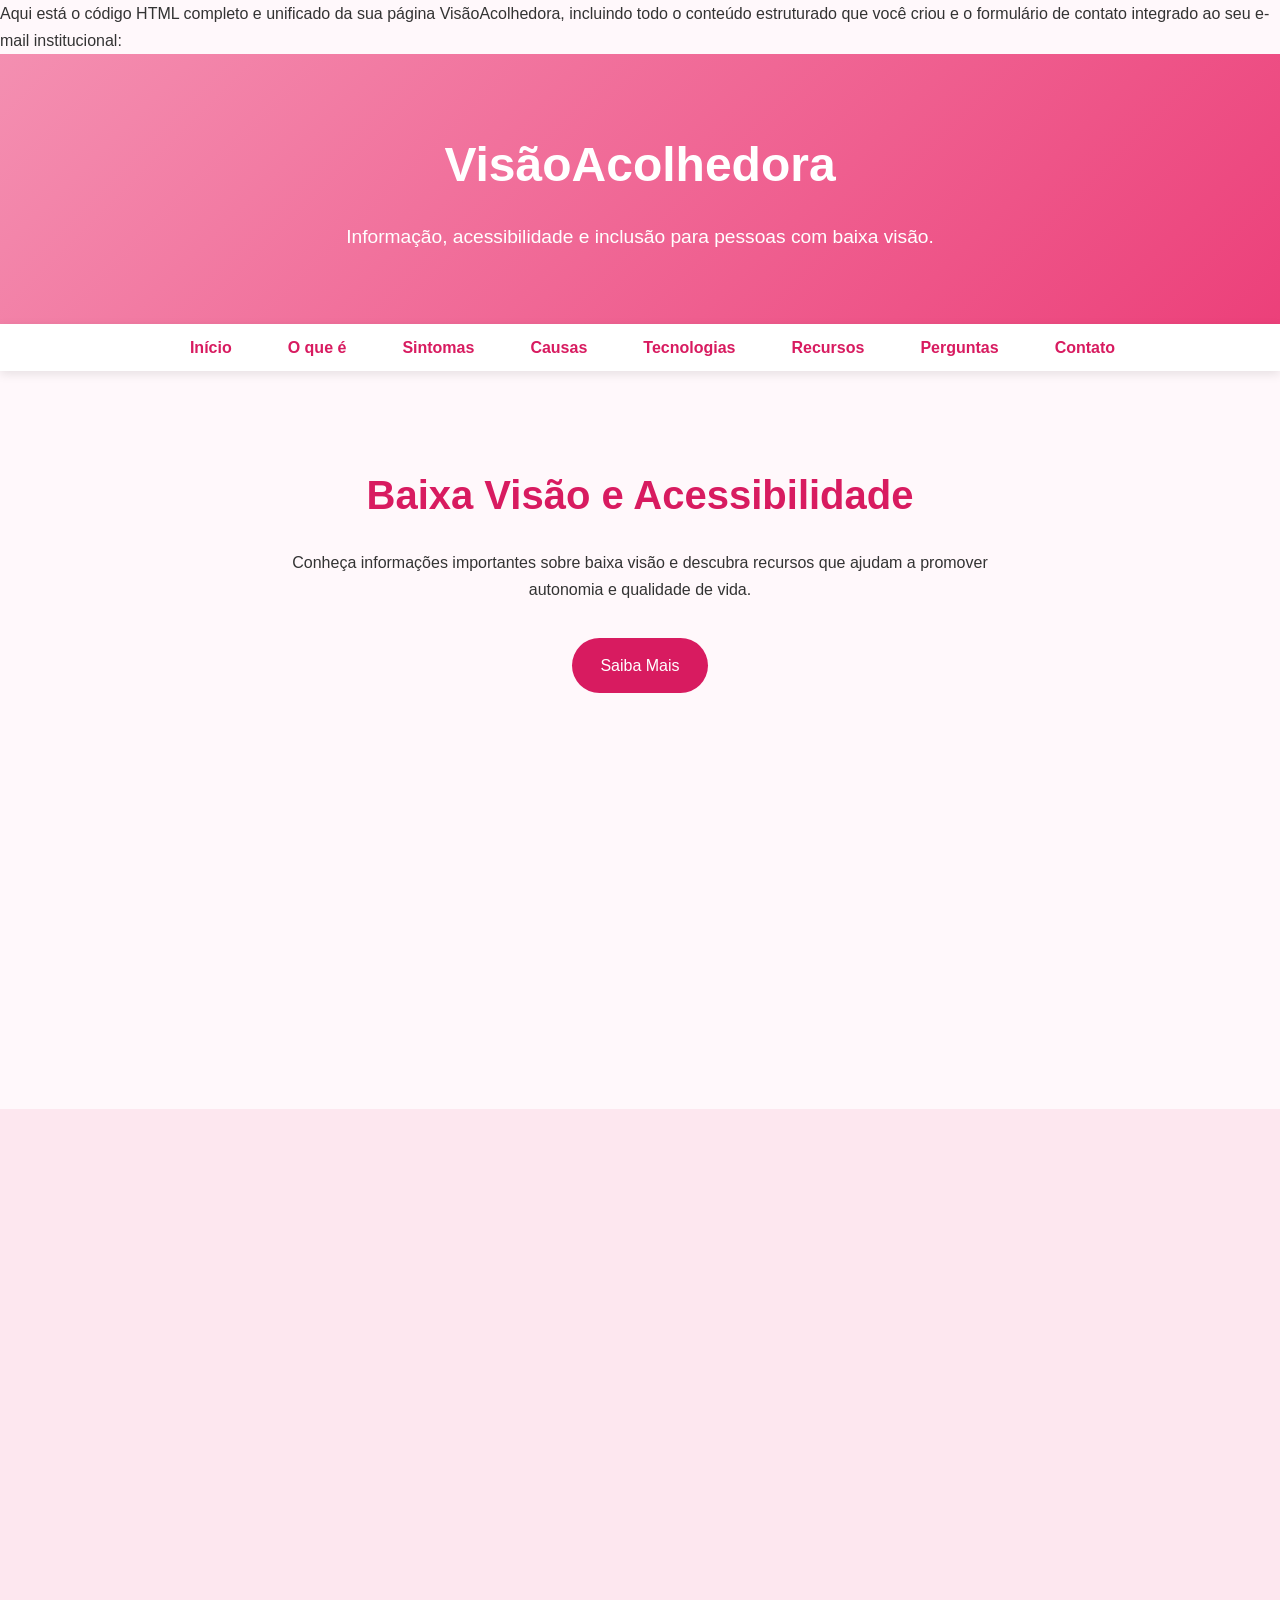
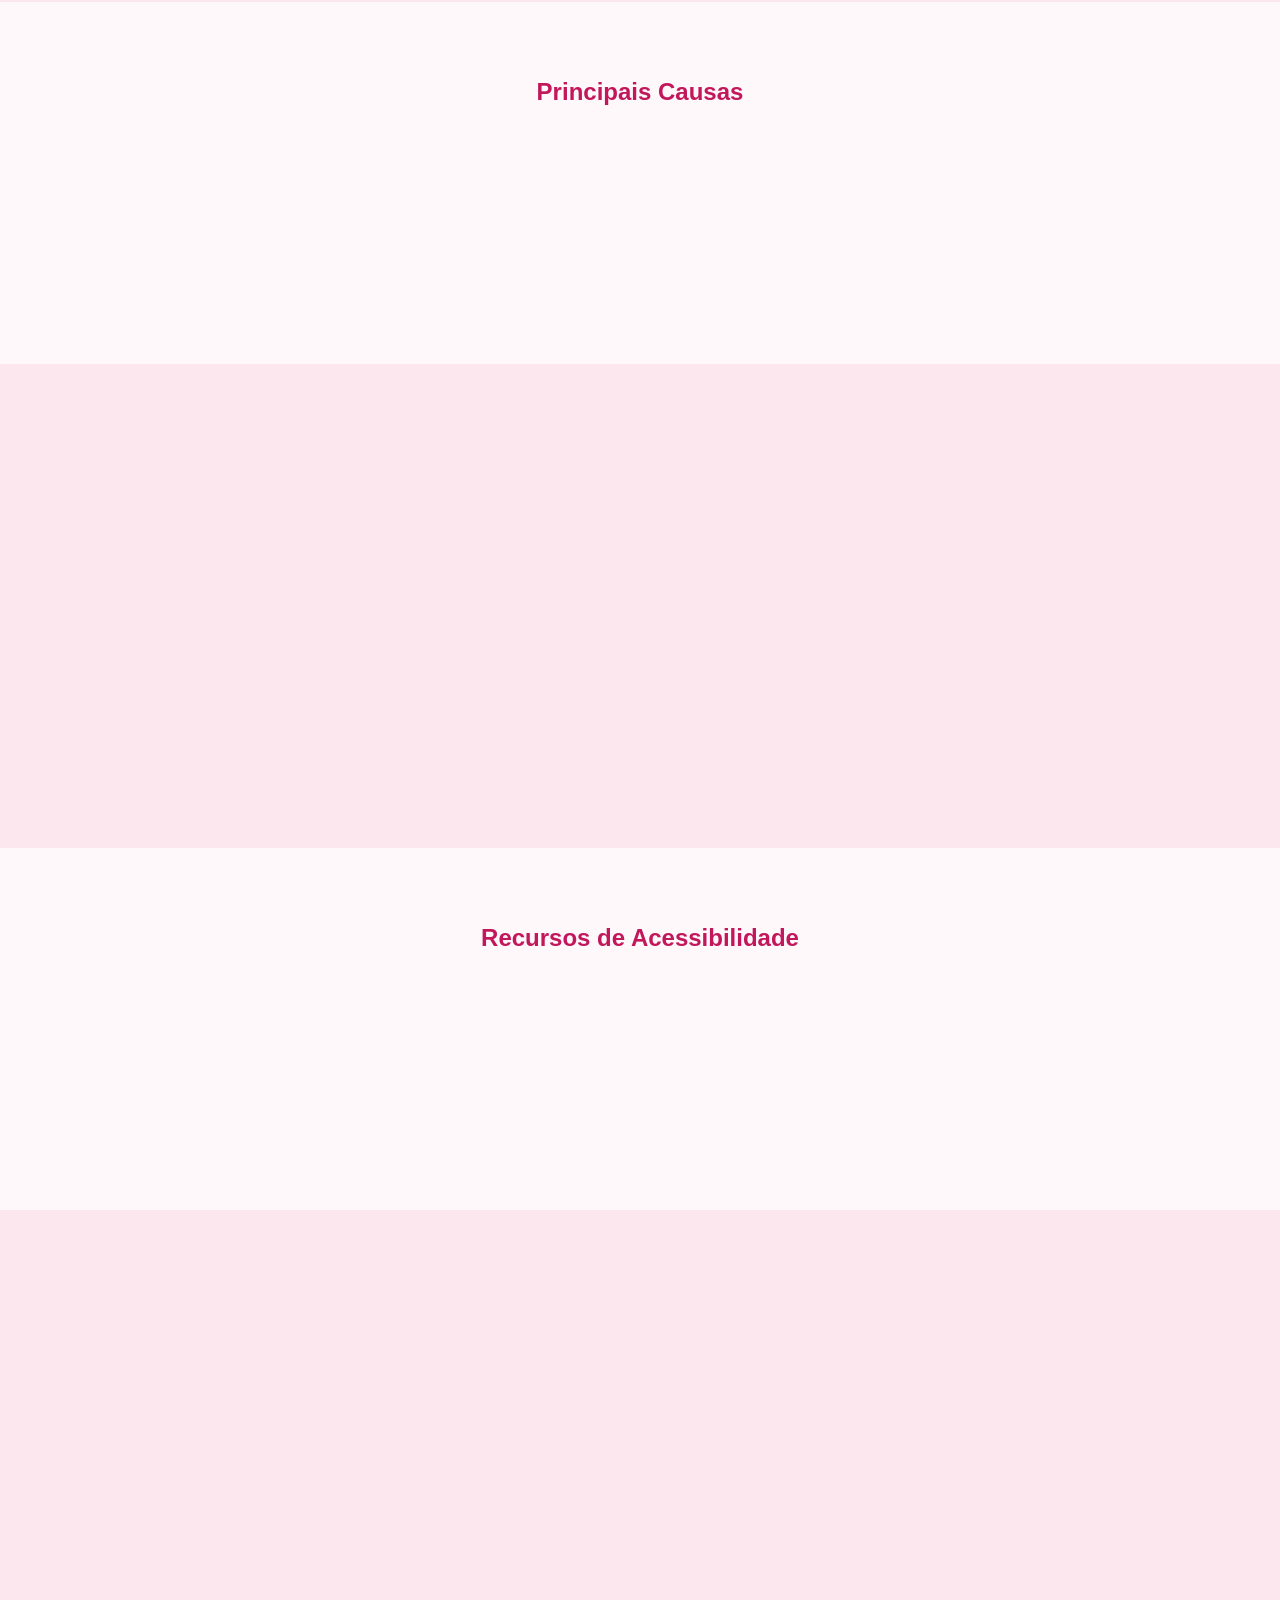
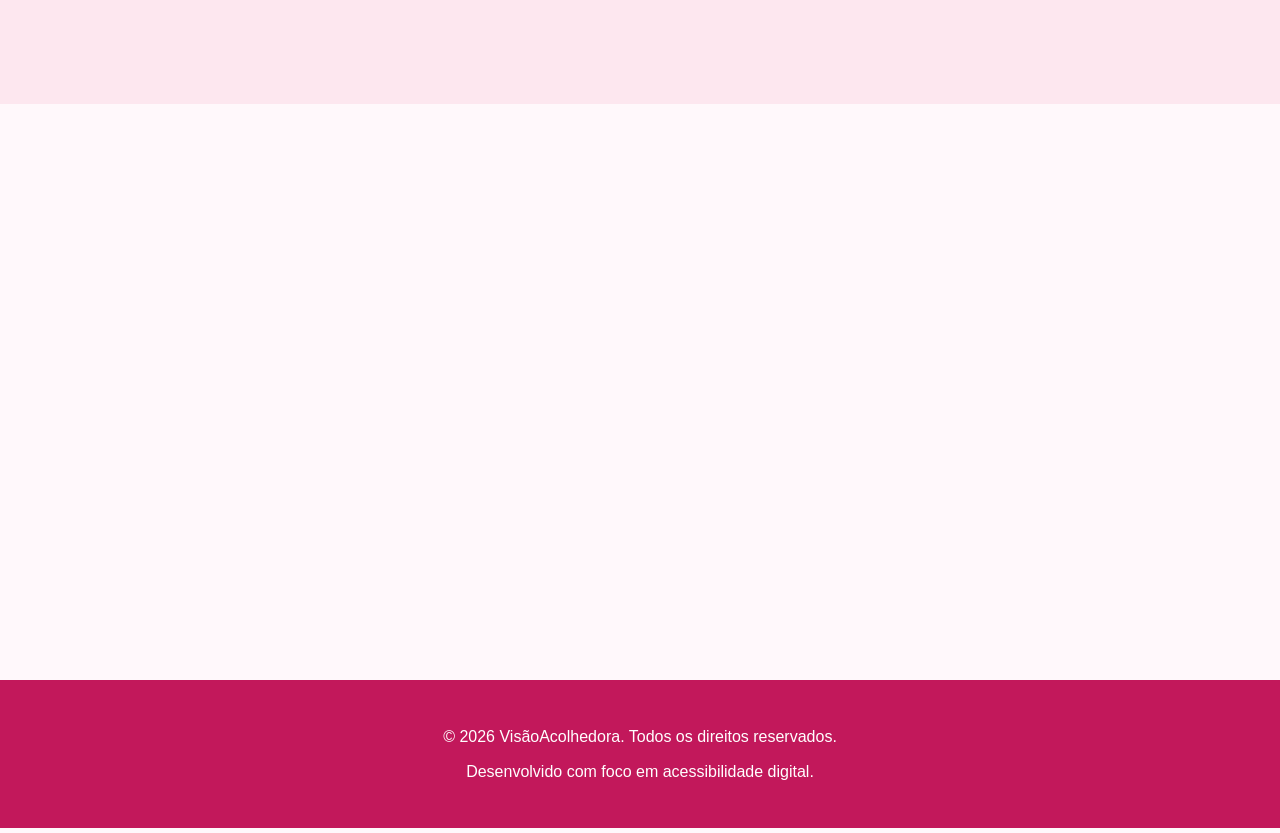
==== commit 68a19e0c: "Adicionar PDF: guia-baixa-visao-rosa.pdf" ====
--- a/index.html
+++ b/index.html
@@ -1,3 +1,5 @@
+Aqui está o código HTML completo e unificado da sua página VisãoAcolhedora, incluindo todo o conteúdo estruturado que você criou e o formulário de contato integrado ao seu e-mail institucional:
+
 <!DOCTYPE html>
 <html lang="pt-BR">
 
@@ -371,23 +373,28 @@
 
                     <h2>Entre em Contato</h2>
 
-                    <form>
-
-                        <label for="nome">Nome</label>
-
-                        <input type="text" id="nome" required>
-
-                        <label for="email">E-mail</label>
-
-                        <input type="email" id="email" required>
-
-                        <label for="mensagem">Mensagem</label>
-
-                        <textarea id="mensagem" rows="5" required></textarea>
-
-                        <button type="submit">
-                            Enviar Mensagem
-                        </button>
+                    <p>Tem alguma dúvida ou sugestão? Envie uma mensagem para nós.</p>
+                    
+                    <form action="https://formspree.io" method="POST" class="formulario">
+                        
+                        <div class="form-grupo">
+                            <label for="nome">Nome:</label>
+                            <input type="text" id="nome" name="Nome" required placeholder="Digite seu nome completo">
+                        </div>
+
+                        <div class="form-grupo">
+                            <label for="email">E-mail:</label>
+                            <input type="email" id="email" name="_replyto" required placeholder="seuemail@exemplo.com">
+                        </div>
+
+                        <div class="form-grupo">
+                            <label for="mensagem">Mensagem:</label>
+                            <textarea id="mensagem" name="Mensagem" rows="5" required placeholder="Digite sua mensagem aqui..."></textarea>
+                        </div>
+
+                        <input type="hidden" name="_subject" value="Nova mensagem de VisãoAcolhedora">
+
+                        <button type="submit" class="botao">Enviar Mensagem</button>
 
                     </form>
 
@@ -397,61 +404,15 @@
 
         </section>
 
-        <!-- Guia -->
-
-        <section class="section rosa">
-
-            <div class="container">
-
-                <div class="cta">
-
-                    <h2>Guia Gratuito</h2>
-
-                    <p>
-
-                        Faça o download de um guia com orientações sobre acessibilidade
-                        para pessoas com baixa visão.
-
-                    </p>
-
-                    <a href="guia-baixa-visao.pdf" class="botao" download>
-
-                        Baixar Guia
-
-                    </a>
-
-                </div>
-
-            </div>
-
-        </section>
-
     </main>
 
     <!-- Rodapé -->
-
-    <footer>
-
+    <footer class="footer">
         <div class="container">
-
-            <p>
-
-                © 2026 VisãoAcolhedora. Todos os direitos reservados.
-
-            </p>
-
-            <p>
-
-                Desenvolvido com foco em acessibilidade e inclusão.
-
-            </p>
-
+            <p>&copy; 2026 VisãoAcolhedora. Todos os direitos reservados.</p>
+            <p>Desenvolvido com foco em acessibilidade digital.</p>
         </div>
-
     </footer>
 
-    <script src="script.js"></script>
-
 </body>
-
 </html>
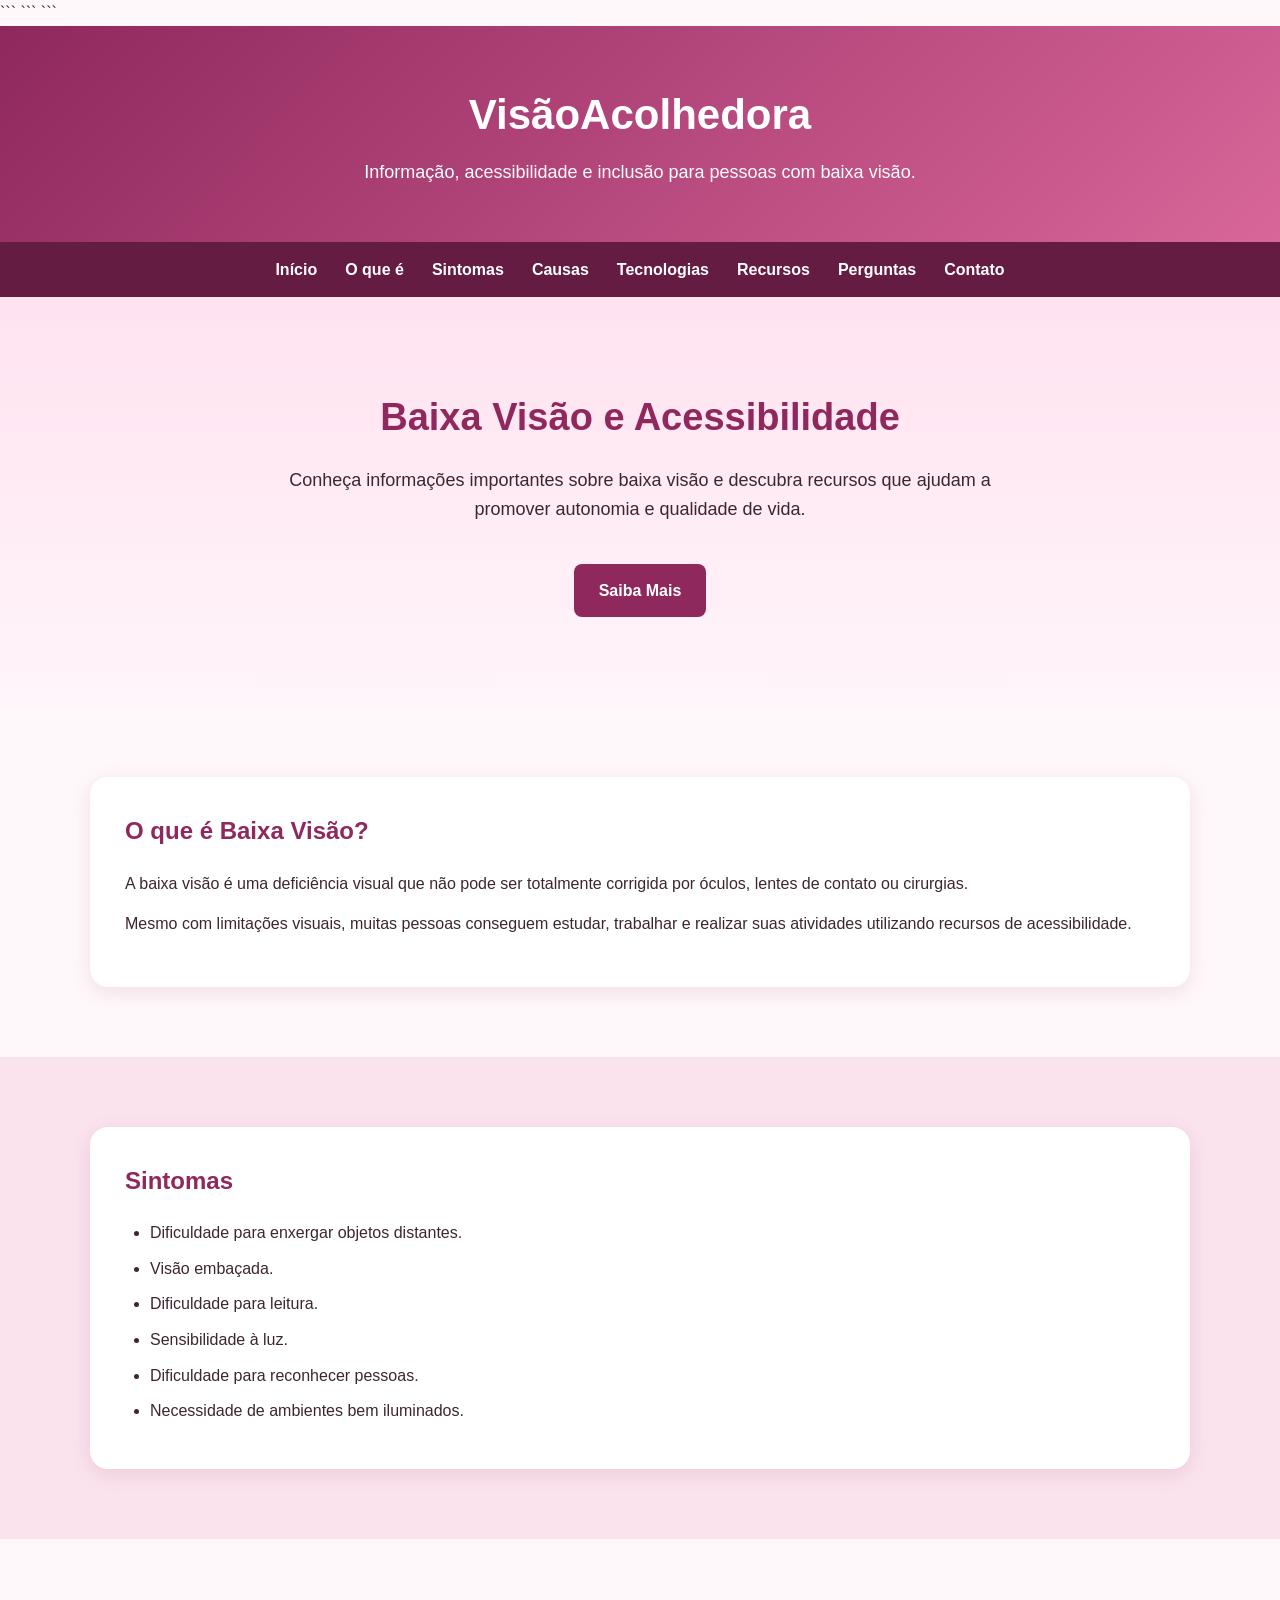
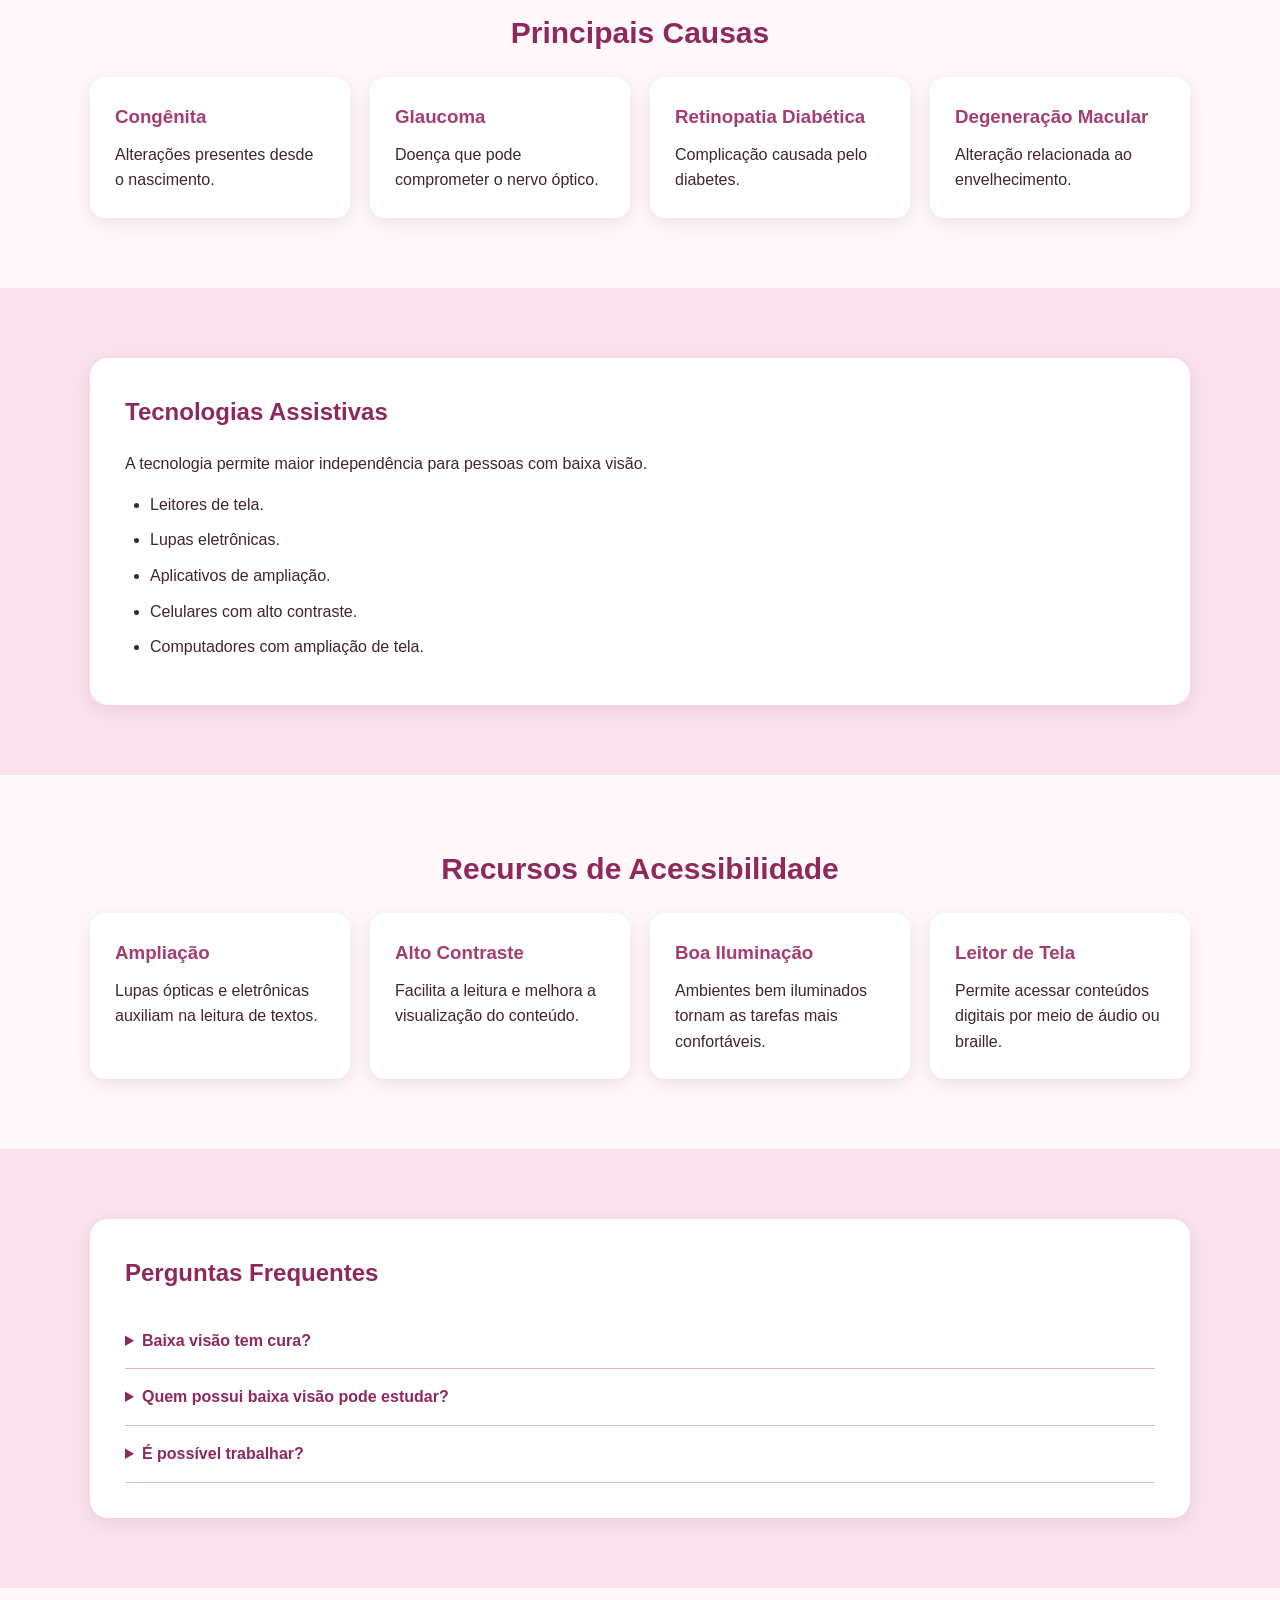
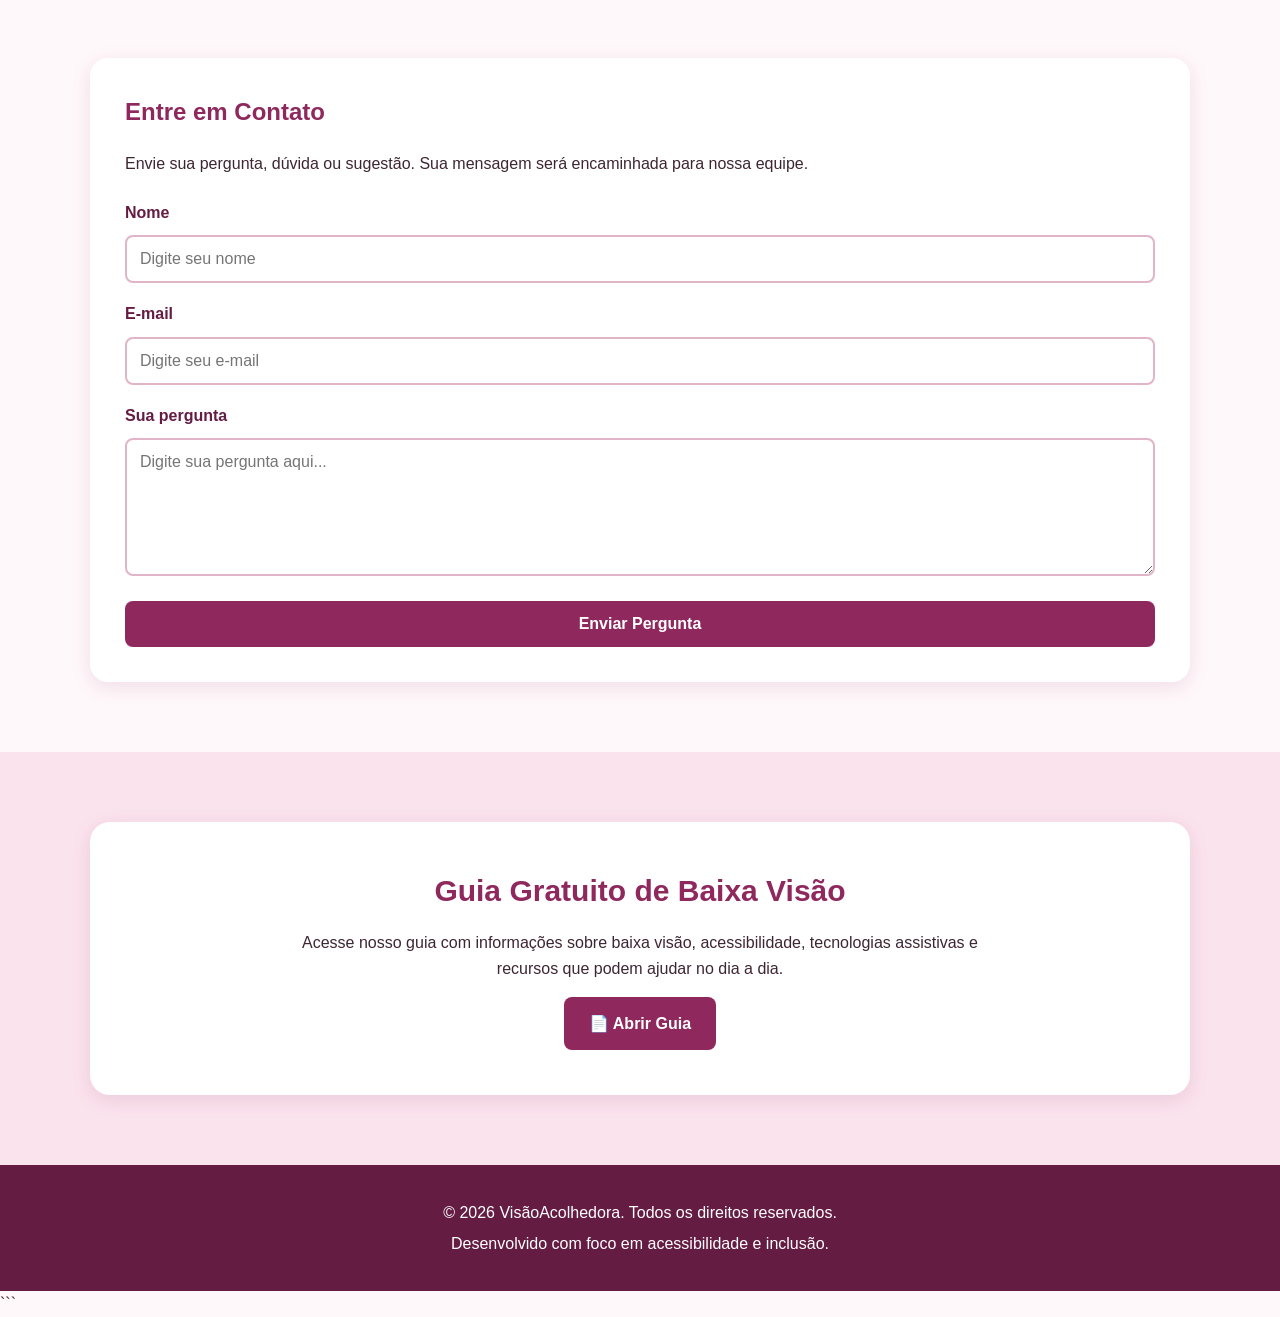
==== commit 3b3d312a: "Atualizar PDF: guia-baixa-visao-rosa.pdf" ====
--- a/index.html
+++ b/index.html
@@ -1,418 +1,779 @@
-Aqui está o código HTML completo e unificado da sua página VisãoAcolhedora, incluindo todo o conteúdo estruturado que você criou e o formulário de contato integrado ao seu e-mail institucional:
-
 <!DOCTYPE html>
+
 <html lang="pt-BR">
 
 <head>
-
     <meta charset="UTF-8">
     <meta name="viewport" content="width=device-width, initial-scale=1.0">
 
-    <title>VisãoAcolhedora | Baixa Visão e Acessibilidade</title>
-
-    <meta name="description"
-        content="Informações sobre baixa visão, acessibilidade, tecnologias assistivas e inclusão para melhorar a qualidade de vida.">
-
-    <link rel="stylesheet" href="style.css">
+```
+<title>VisãoAcolhedora | Baixa Visão e Acessibilidade</title>
+
+<meta name="description"
+    content="Informações sobre baixa visão, acessibilidade, tecnologias assistivas e inclusão.">
+
+<style>
+    * {
+        box-sizing: border-box;
+        margin: 0;
+        padding: 0;
+    }
+
+    html {
+        scroll-behavior: smooth;
+    }
+
+    body {
+        font-family: Arial, Helvetica, sans-serif;
+        color: #3d2632;
+        background: #fff8fb;
+        line-height: 1.6;
+    }
+
+    .container {
+        width: 90%;
+        max-width: 1100px;
+        margin: auto;
+    }
+
+    /* Acessibilidade */
+    .skip-link {
+        position: absolute;
+        left: -9999px;
+        top: 10px;
+        background: #8f285d;
+        color: white;
+        padding: 10px 15px;
+        z-index: 999;
+    }
+
+    .skip-link:focus {
+        left: 10px;
+    }
+
+    /* Cabeçalho */
+    .header {
+        background: linear-gradient(135deg, #8f285d, #d86699);
+        color: white;
+        text-align: center;
+        padding: 55px 20px;
+    }
+
+    .header h1 {
+        font-size: 42px;
+        margin-bottom: 10px;
+    }
+
+    .header p {
+        font-size: 18px;
+    }
+
+    /* Menu */
+    .menu {
+        background: #641c43;
+        position: sticky;
+        top: 0;
+        z-index: 100;
+    }
+
+    .menu ul {
+        list-style: none;
+        display: flex;
+        justify-content: center;
+        flex-wrap: wrap;
+    }
+
+    .menu a {
+        display: block;
+        color: white;
+        text-decoration: none;
+        padding: 15px 14px;
+        font-weight: bold;
+    }
+
+    .menu a:hover {
+        background: #9f356b;
+    }
+
+    /* Banner */
+    .banner {
+        background: linear-gradient(
+            rgba(255, 225, 239, 0.95),
+            rgba(255, 245, 250, 0.95)
+        );
+        text-align: center;
+        padding: 90px 20px;
+    }
+
+    .banner h2 {
+        color: #8f285d;
+        font-size: 38px;
+        margin-bottom: 18px;
+    }
+
+    .banner p {
+        max-width: 750px;
+        margin: 0 auto 25px;
+        font-size: 18px;
+    }
+
+    /* Seções */
+    .section {
+        padding: 70px 20px;
+    }
+
+    .rosa {
+        background: #fbe3ee;
+    }
+
+    .card {
+        background: white;
+        padding: 35px;
+        border-radius: 18px;
+        box-shadow: 0 5px 20px rgba(120, 30, 75, 0.12);
+    }
+
+    .card h2,
+    .titulo-centro {
+        color: #8f285d;
+        margin-bottom: 20px;
+    }
+
+    .card p {
+        margin-bottom: 15px;
+    }
+
+    .card ul {
+        padding-left: 25px;
+    }
+
+    .card li {
+        margin-bottom: 10px;
+    }
+
+    .titulo-centro {
+        text-align: center;
+        font-size: 30px;
+    }
+
+    /* Cards */
+    .cards {
+        display: grid;
+        grid-template-columns: repeat(4, 1fr);
+        gap: 20px;
+    }
+
+    .recurso {
+        background: white;
+        padding: 25px;
+        border-radius: 15px;
+        box-shadow: 0 5px 18px rgba(120, 30, 75, 0.12);
+    }
+
+    .recurso h3 {
+        color: #a63d70;
+        margin-bottom: 10px;
+    }
+
+    /* FAQ */
+    details {
+        border-bottom: 1px solid #e4b7ca;
+        padding: 15px 0;
+    }
+
+    summary {
+        cursor: pointer;
+        font-weight: bold;
+        color: #8f285d;
+    }
+
+    details p {
+        margin-top: 10px;
+    }
+
+    /* Formulário */
+    form {
+        display: flex;
+        flex-direction: column;
+        gap: 10px;
+    }
+
+    label {
+        font-weight: bold;
+        color: #641c43;
+        margin-top: 8px;
+    }
+
+    input,
+    textarea {
+        width: 100%;
+        padding: 13px;
+        border: 2px solid #e2b4c8;
+        border-radius: 8px;
+        font-family: inherit;
+        font-size: 16px;
+        background: #fff;
+    }
+
+    input:focus,
+    textarea:focus {
+        outline: none;
+        border-color: #9f356b;
+    }
+
+    button,
+    .botao {
+        display: inline-block;
+        background: #8f285d;
+        color: white;
+        border: none;
+        padding: 14px 25px;
+        border-radius: 8px;
+        text-decoration: none;
+        font-weight: bold;
+        cursor: pointer;
+        font-size: 16px;
+        margin-top: 15px;
+    }
+
+    button:hover,
+    .botao:hover {
+        background: #641c43;
+    }
+
+    /* Guia */
+    .cta {
+        background: white;
+        text-align: center;
+        padding: 45px;
+        border-radius: 20px;
+        box-shadow: 0 5px 20px rgba(120, 30, 75, 0.12);
+    }
+
+    .cta h2 {
+        color: #8f285d;
+        font-size: 30px;
+        margin-bottom: 15px;
+    }
+
+    .cta p {
+        max-width: 700px;
+        margin: auto;
+    }
+
+    /* Rodapé */
+    footer {
+        background: #641c43;
+        color: white;
+        text-align: center;
+        padding: 30px 20px;
+    }
+
+    footer p {
+        margin: 5px;
+    }
+
+    /* Responsividade */
+    @media (max-width: 800px) {
+
+        .cards {
+            grid-template-columns: repeat(2, 1fr);
+        }
+
+        .header h1 {
+            font-size: 34px;
+        }
+
+        .banner h2 {
+            font-size: 30px;
+        }
+    }
+
+    @media (max-width: 550px) {
+
+        .cards {
+            grid-template-columns: 1fr;
+        }
+
+        .menu ul {
+            flex-direction: column;
+            text-align: center;
+        }
+
+        .menu a {
+            padding: 10px;
+        }
+
+        .section {
+            padding: 45px 15px;
+        }
+
+        .card,
+        .cta {
+            padding: 25px;
+        }
+    }
+</style>
+```
 
 </head>
 
 <body>
 
-    <!-- Link de acessibilidade -->
-
-    <a href="#conteudo" class="skip-link">
-        Pular para o conteúdo principal
-    </a>
-
-    <!-- Cabeçalho -->
-
-    <header class="header">
-
-        <div class="container">
-
-            <h1>VisãoAcolhedora</h1>
+```
+<a href="#conteudo" class="skip-link">
+    Pular para o conteúdo principal
+</a>
+
+<!-- CABEÇALHO -->
+<header class="header">
+
+    <div class="container">
+
+        <h1>VisãoAcolhedora</h1>
+
+        <p>
+            Informação, acessibilidade e inclusão para pessoas com baixa visão.
+        </p>
+
+    </div>
+
+</header>
+
+<!-- MENU -->
+<nav class="menu" aria-label="Menu principal">
+
+    <div class="container">
+
+        <ul>
+            <li><a href="#inicio">Início</a></li>
+            <li><a href="#sobre">O que é</a></li>
+            <li><a href="#sintomas">Sintomas</a></li>
+            <li><a href="#causas">Causas</a></li>
+            <li><a href="#tecnologia">Tecnologias</a></li>
+            <li><a href="#recursos">Recursos</a></li>
+            <li><a href="#faq">Perguntas</a></li>
+            <li><a href="#contato">Contato</a></li>
+        </ul>
+
+    </div>
+
+</nav>
+
+<main id="conteudo">
+
+    <!-- INÍCIO -->
+    <section id="inicio" class="banner">
+
+        <div class="container">
+
+            <h2>Baixa Visão e Acessibilidade</h2>
 
             <p>
-                Informação, acessibilidade e inclusão para pessoas com baixa visão.
+                Conheça informações importantes sobre baixa visão
+                e descubra recursos que ajudam a promover autonomia
+                e qualidade de vida.
             </p>
 
-        </div>
-
-    </header>
-
-    <!-- Menu -->
-
-    <nav class="menu" aria-label="Menu principal">
-
-        <div class="container">
-
-            <ul>
-
-                <li><a href="#inicio">Início</a></li>
-
-                <li><a href="#sobre">O que é</a></li>
-
-                <li><a href="#sintomas">Sintomas</a></li>
-
-                <li><a href="#causas">Causas</a></li>
-
-                <li><a href="#tecnologia">Tecnologias</a></li>
-
-                <li><a href="#recursos">Recursos</a></li>
-
-                <li><a href="#faq">Perguntas</a></li>
-
-                <li><a href="#contato">Contato</a></li>
-
-            </ul>
-
-        </div>
-
-    </nav>
-
-    <main id="conteudo">
-
-        <!-- Banner -->
-
-        <section id="inicio" class="banner">
-
-            <div class="container">
-
-                <h2>Baixa Visão e Acessibilidade</h2>
+            <a href="#sobre" class="botao">
+                Saiba Mais
+            </a>
+
+        </div>
+
+    </section>
+
+    <!-- O QUE É -->
+    <section id="sobre" class="section">
+
+        <div class="container">
+
+            <div class="card">
+
+                <h2>O que é Baixa Visão?</h2>
 
                 <p>
-
-                    Conheça informações importantes sobre baixa visão e descubra recursos
-                    que ajudam a promover autonomia e qualidade de vida.
-
+                    A baixa visão é uma deficiência visual que não pode
+                    ser totalmente corrigida por óculos, lentes de
+                    contato ou cirurgias.
                 </p>
 
-                <a href="#sobre" class="botao">
-                    Saiba Mais
+                <p>
+                    Mesmo com limitações visuais, muitas pessoas conseguem
+                    estudar, trabalhar e realizar suas atividades utilizando
+                    recursos de acessibilidade.
+                </p>
+
+            </div>
+
+        </div>
+
+    </section>
+
+    <!-- SINTOMAS -->
+    <section id="sintomas" class="section rosa">
+
+        <div class="container">
+
+            <div class="card">
+
+                <h2>Sintomas</h2>
+
+                <ul>
+                    <li>Dificuldade para enxergar objetos distantes.</li>
+                    <li>Visão embaçada.</li>
+                    <li>Dificuldade para leitura.</li>
+                    <li>Sensibilidade à luz.</li>
+                    <li>Dificuldade para reconhecer pessoas.</li>
+                    <li>Necessidade de ambientes bem iluminados.</li>
+                </ul>
+
+            </div>
+
+        </div>
+
+    </section>
+
+    <!-- CAUSAS -->
+    <section id="causas" class="section">
+
+        <div class="container">
+
+            <h2 class="titulo-centro">
+                Principais Causas
+            </h2>
+
+            <div class="cards">
+
+                <article class="recurso">
+
+                    <h3>Congênita</h3>
+
+                    <p>
+                        Alterações presentes desde o nascimento.
+                    </p>
+
+                </article>
+
+                <article class="recurso">
+
+                    <h3>Glaucoma</h3>
+
+                    <p>
+                        Doença que pode comprometer o nervo óptico.
+                    </p>
+
+                </article>
+
+                <article class="recurso">
+
+                    <h3>Retinopatia Diabética</h3>
+
+                    <p>
+                        Complicação causada pelo diabetes.
+                    </p>
+
+                </article>
+
+                <article class="recurso">
+
+                    <h3>Degeneração Macular</h3>
+
+                    <p>
+                        Alteração relacionada ao envelhecimento.
+                    </p>
+
+                </article>
+
+            </div>
+
+        </div>
+
+    </section>
+
+    <!-- TECNOLOGIAS -->
+    <section id="tecnologia" class="section rosa">
+
+        <div class="container">
+
+            <div class="card">
+
+                <h2>Tecnologias Assistivas</h2>
+
+                <p>
+                    A tecnologia permite maior independência para
+                    pessoas com baixa visão.
+                </p>
+
+                <ul>
+                    <li>Leitores de tela.</li>
+                    <li>Lupas eletrônicas.</li>
+                    <li>Aplicativos de ampliação.</li>
+                    <li>Celulares com alto contraste.</li>
+                    <li>Computadores com ampliação de tela.</li>
+                </ul>
+
+            </div>
+
+        </div>
+
+    </section>
+
+    <!-- RECURSOS -->
+    <section id="recursos" class="section">
+
+        <div class="container">
+
+            <h2 class="titulo-centro">
+                Recursos de Acessibilidade
+            </h2>
+
+            <div class="cards">
+
+                <article class="recurso">
+
+                    <h3>Ampliação</h3>
+
+                    <p>
+                        Lupas ópticas e eletrônicas auxiliam na
+                        leitura de textos.
+                    </p>
+
+                </article>
+
+                <article class="recurso">
+
+                    <h3>Alto Contraste</h3>
+
+                    <p>
+                        Facilita a leitura e melhora a visualização
+                        do conteúdo.
+                    </p>
+
+                </article>
+
+                <article class="recurso">
+
+                    <h3>Boa Iluminação</h3>
+
+                    <p>
+                        Ambientes bem iluminados tornam as tarefas
+                        mais confortáveis.
+                    </p>
+
+                </article>
+
+                <article class="recurso">
+
+                    <h3>Leitor de Tela</h3>
+
+                    <p>
+                        Permite acessar conteúdos digitais por meio
+                        de áudio ou braille.
+                    </p>
+
+                </article>
+
+            </div>
+
+        </div>
+
+    </section>
+
+    <!-- FAQ -->
+    <section id="faq" class="section rosa">
+
+        <div class="container">
+
+            <div class="card">
+
+                <h2>Perguntas Frequentes</h2>
+
+                <details>
+
+                    <summary>
+                        Baixa visão tem cura?
+                    </summary>
+
+                    <p>
+                        Depende da causa. Em muitos casos existem
+                        tratamentos e recursos que podem melhorar
+                        a qualidade de vida.
+                    </p>
+
+                </details>
+
+                <details>
+
+                    <summary>
+                        Quem possui baixa visão pode estudar?
+                    </summary>
+
+                    <p>
+                        Sim. Com adaptações e recursos de acessibilidade
+                        é possível acompanhar os estudos.
+                    </p>
+
+                </details>
+
+                <details>
+
+                    <summary>
+                        É possível trabalhar?
+                    </summary>
+
+                    <p>
+                        Sim. Muitas pessoas trabalham utilizando
+                        tecnologias assistivas e adaptações.
+                    </p>
+
+                </details>
+
+            </div>
+
+        </div>
+
+    </section>
+
+    <!-- CONTATO / WEB3FORMS -->
+    <section id="contato" class="section">
+
+        <div class="container">
+
+            <div class="card">
+
+                <h2>Entre em Contato</h2>
+
+                <p>
+                    Envie sua pergunta, dúvida ou sugestão.
+                    Sua mensagem será encaminhada para nossa equipe.
+                </p>
+
+                <form
+                    action="https://api.web3forms.com/submit"
+                    method="POST"
+                >
+
+                    <!-- COLOQUE SUA ACCESS KEY AQUI -->
+                    <input
+                        type="hidden"
+                        name="access_key"
+                        value="7663a361-f14c-41ac-9d38-f6919363fd05"
+                    >
+
+                    <input
+                        type="hidden"
+                        name="subject"
+                        value="Nova pergunta - VisãoAcolhedora"
+                    >
+
+                    <label for="nome">
+                        Nome
+                    </label>
+
+                    <input
+                        type="text"
+                        id="nome"
+                        name="name"
+                        placeholder="Digite seu nome"
+                        required
+                    >
+
+                    <label for="email">
+                        E-mail
+                    </label>
+
+                    <input
+                        type="email"
+                        id="email"
+                        name="email"
+                        placeholder="Digite seu e-mail"
+                        required
+                    >
+
+                    <label for="mensagem">
+                        Sua pergunta
+                    </label>
+
+                    <textarea
+                        id="mensagem"
+                        name="message"
+                        rows="6"
+                        placeholder="Digite sua pergunta aqui..."
+                        required
+                    ></textarea>
+
+                    <!-- Anti-spam -->
+                    <input
+                        type="checkbox"
+                        name="botcheck"
+                        style="display:none;"
+                    >
+
+                    <button type="submit">
+                        Enviar Pergunta
+                    </button>
+
+                </form>
+
+            </div>
+
+        </div>
+
+    </section>
+
+    <!-- GUIA -->
+    <section id="guia" class="section rosa">
+
+        <div class="container">
+
+            <div class="cta">
+
+                <h2>
+                    Guia Gratuito de Baixa Visão
+                </h2>
+
+                <p>
+                    Acesse nosso guia com informações sobre baixa visão,
+                    acessibilidade, tecnologias assistivas e recursos
+                    que podem ajudar no dia a dia.
+                </p>
+
+                <a
+                    href="./guia-baixa-visao-rosa.pdf"
+                    target="_blank"
+                    rel="noopener noreferrer"
+                    class="botao"
+                >
+                    📄 Abrir Guia
                 </a>
 
             </div>
 
-        </section>
-
-        <!-- O que é -->
-
-        <section id="sobre" class="section">
-
-            <div class="container">
-
-                <div class="card">
-
-                    <h2>O que é Baixa Visão?</h2>
-
-                    <p>
-
-                        A baixa visão é uma deficiência visual que não pode ser totalmente
-                        corrigida por óculos, lentes de contato ou cirurgias.
-
-                    </p>
-
-                    <p>
-
-                        Mesmo com limitações visuais, muitas pessoas conseguem estudar,
-                        trabalhar e realizar suas atividades utilizando recursos de
-                        acessibilidade.
-
-                    </p>
-
-                </div>
-
-            </div>
-
-        </section>
-
-        <!-- Sintomas -->
-
-        <section id="sintomas" class="section rosa">
-
-            <div class="container">
-
-                <div class="card">
-
-                    <h2>Sintomas</h2>
-
-                    <ul>
-
-                        <li>Dificuldade para enxergar objetos distantes.</li>
-
-                        <li>Visão embaçada.</li>
-
-                        <li>Dificuldade para leitura.</li>
-
-                        <li>Sensibilidade à luz.</li>
-
-                        <li>Dificuldade para reconhecer pessoas.</li>
-
-                        <li>Necessidade de ambientes bem iluminados.</li>
-
-                    </ul>
-
-                </div>
-
-            </div>
-
-        </section>
-
-        <!-- Causas -->
-
-        <section id="causas" class="section">
-
-            <div class="container">
-
-                <h2 class="titulo-centro">
-                    Principais Causas
-                </h2>
-
-                <div class="cards">
-
-                    <article class="recurso">
-
-                        <h3>Congênita</h3>
-
-                        <p>
-                            Alterações presentes desde o nascimento.
-                        </p>
-
-                    </article>
-
-                    <article class="recurso">
-
-                        <h3>Glaucoma</h3>
-
-                        <p>
-                            Doença que pode comprometer o nervo óptico.
-                        </p>
-
-                    </article>
-
-                    <article class="recurso">
-
-                        <h3>Retinopatia Diabética</h3>
-
-                        <p>
-                            Complicação causada pelo diabetes.
-                        </p>
-
-                    </article>
-
-                    <article class="recurso">
-
-                        <h3>Degeneração Macular</h3>
-
-                        <p>
-                            Alteração relacionada ao envelhecimento.
-                        </p>
-
-                    </article>
-
-                </div>
-
-            </div>
-
-        </section>
-
-        <!-- Tecnologias -->
-
-        <section id="tecnologia" class="section rosa">
-
-            <div class="container">
-
-                <div class="card">
-
-                    <h2>Tecnologias Assistivas</h2>
-
-                    <p>
-
-                        A tecnologia permite maior independência para pessoas com baixa visão.
-
-                    </p>
-
-                    <ul>
-
-                        <li>Leitores de tela.</li>
-
-                        <li>Lupas eletrônicas.</li>
-
-                        <li>Aplicativos de ampliação.</li>
-
-                        <li>Celulares com alto contraste.</li>
-
-                        <li>Computadores com ampliação de tela.</li>
-
-                    </ul>
-
-                </div>
-
-            </div>
-
-        </section>
-
-        <!-- Recursos -->
-
-        <section id="recursos" class="section">
-
-            <div class="container">
-
-                <h2 class="titulo-centro">
-
-                    Recursos de Acessibilidade
-
-                </h2>
-
-                <div class="cards">
-
-                    <article class="recurso">
-
-                        <h3>Ampliação</h3>
-
-                        <p>
-
-                            Lupas ópticas e eletrônicas auxiliam na leitura de textos.
-
-                        </p>
-
-                    </article>
-
-                    <article class="recurso">
-
-                        <h3>Alto Contraste</h3>
-
-                        <p>
-
-                            Facilita a leitura e melhora a visualização do conteúdo.
-
-                        </p>
-
-                    </article>
-
-                    <article class="recurso">
-
-                        <h3>Boa Iluminação</h3>
-
-                        <p>
-
-                            Ambientes bem iluminados tornam as tarefas mais confortáveis.
-
-                        </p>
-
-                    </article>
-
-                </div>
-
-            </div>
-
-        </section>
-
-        <!-- FAQ -->
-
-        <section id="faq" class="section rosa">
-
-            <div class="container">
-
-                <div class="card">
-
-                    <h2>Perguntas Frequentes</h2>
-
-                    <details>
-
-                        <summary>Baixa visão tem cura?</summary>
-
-                        <p>
-
-                            Depende da causa. Em muitos casos existem tratamentos e recursos
-                            que melhoram a qualidade de vida.
-
-                        </p>
-
-                    </details>
-
-                    <details>
-
-                        <summary>Quem possui baixa visão pode estudar?</summary>
-
-                        <p>
-
-                            Sim. Com adaptações e recursos de acessibilidade é possível
-                            acompanhar os estudos.
-
-                        </p>
-
-                    </details>
-
-                    <details>
-
-                        <summary>É possível trabalhar normalmente?</summary>
-
-                        <p>
-
-                            Sim. Muitas pessoas trabalham utilizando tecnologias assistivas.
-
-                        </p>
-
-                    </details>
-
-                </div>
-
-            </div>
-
-        </section>
-
-        <!-- Contato -->
-
-        <section id="contato" class="section">
-
-            <div class="container">
-
-                <div class="card">
-
-                    <h2>Entre em Contato</h2>
-
-                    <p>Tem alguma dúvida ou sugestão? Envie uma mensagem para nós.</p>
-                    
-                    <form action="https://formspree.io" method="POST" class="formulario">
-                        
-                        <div class="form-grupo">
-                            <label for="nome">Nome:</label>
-                            <input type="text" id="nome" name="Nome" required placeholder="Digite seu nome completo">
-                        </div>
-
-                        <div class="form-grupo">
-                            <label for="email">E-mail:</label>
-                            <input type="email" id="email" name="_replyto" required placeholder="seuemail@exemplo.com">
-                        </div>
-
-                        <div class="form-grupo">
-                            <label for="mensagem">Mensagem:</label>
-                            <textarea id="mensagem" name="Mensagem" rows="5" required placeholder="Digite sua mensagem aqui..."></textarea>
-                        </div>
-
-                        <input type="hidden" name="_subject" value="Nova mensagem de VisãoAcolhedora">
-
-                        <button type="submit" class="botao">Enviar Mensagem</button>
-
-                    </form>
-
-                </div>
-
-            </div>
-
-        </section>
-
-    </main>
-
-    <!-- Rodapé -->
-    <footer class="footer">
-        <div class="container">
-            <p>&copy; 2026 VisãoAcolhedora. Todos os direitos reservados.</p>
-            <p>Desenvolvido com foco em acessibilidade digital.</p>
-        </div>
-    </footer>
+        </div>
+
+    </section>
+
+</main>
+
+<!-- RODAPÉ -->
+<footer>
+
+    <div class="container">
+
+        <p>
+            © 2026 VisãoAcolhedora. Todos os direitos reservados.
+        </p>
+
+        <p>
+            Desenvolvido com foco em acessibilidade e inclusão.
+        </p>
+
+    </div>
+
+</footer>
+```
 
 </body>
-</html>+
+</html>
